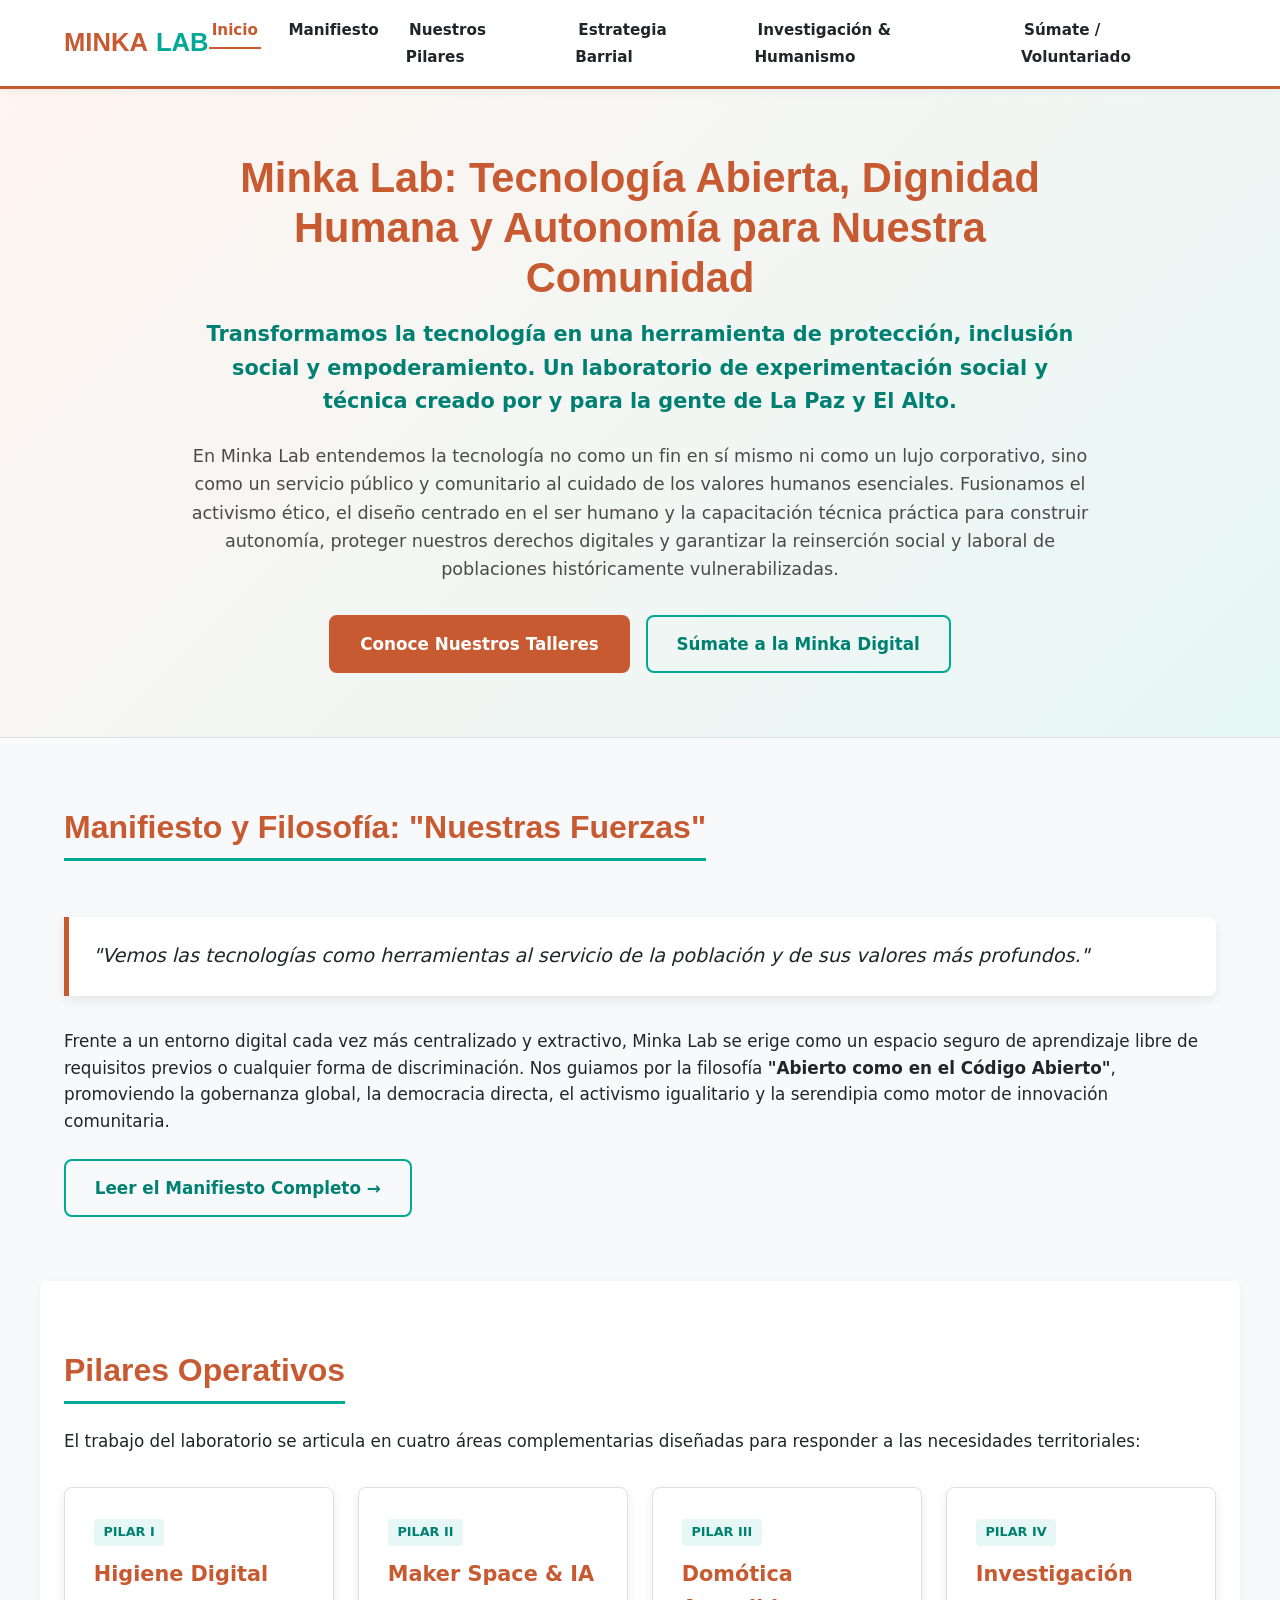
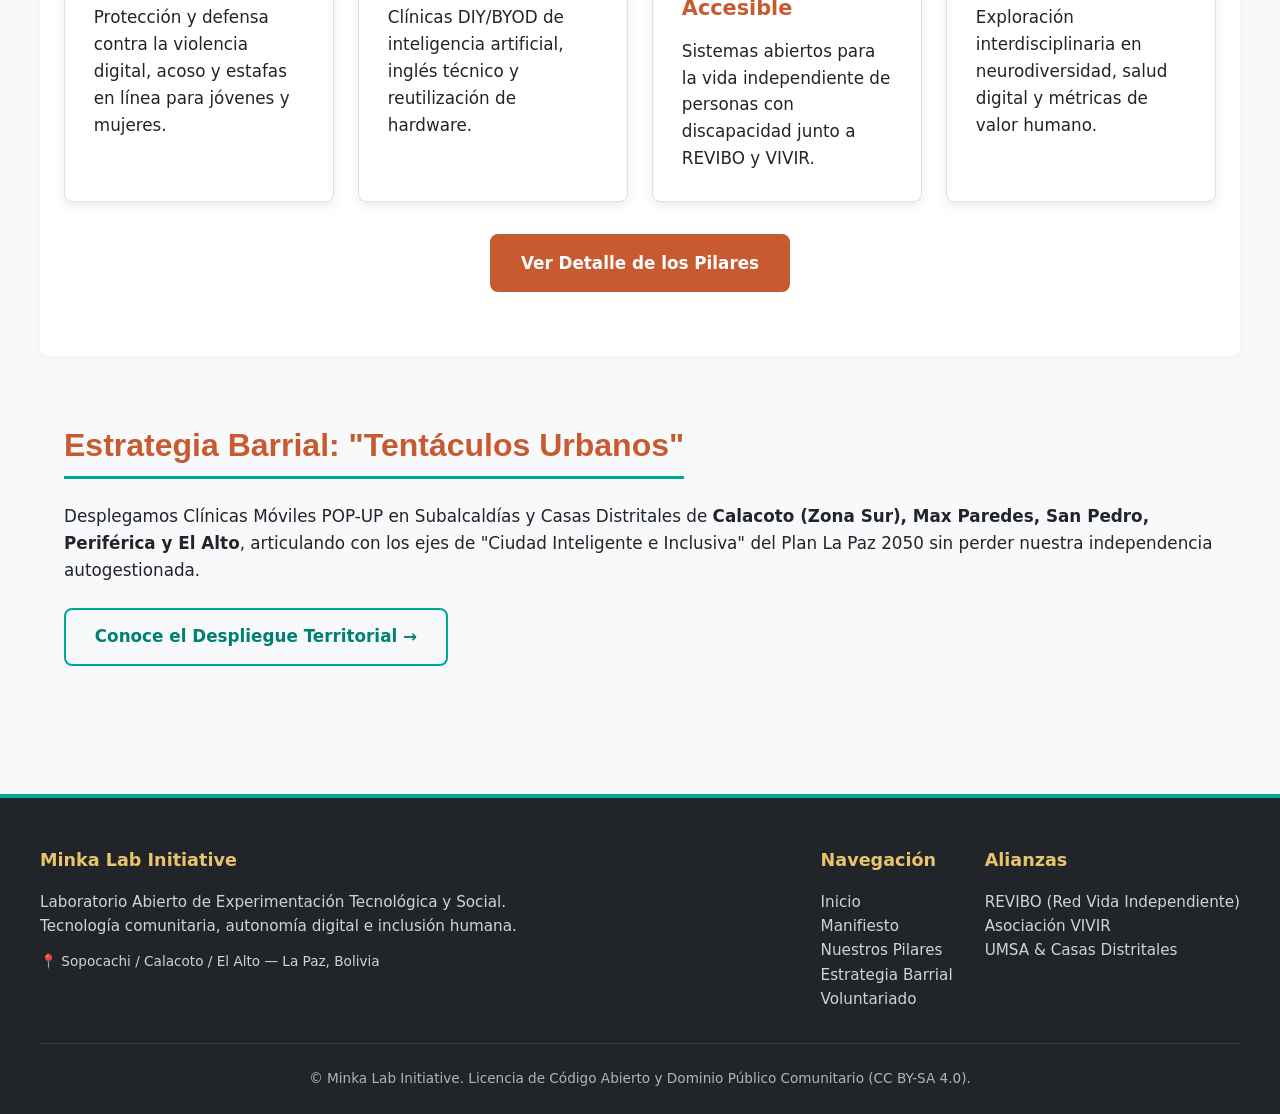
==== index.html @ ef6d45ba "Add Minka Lab community website Create a Spanish-language, responsive multi-page site introducing Mi" ====
<!DOCTYPE html>
<html lang="es">
<head>
  <meta charset="UTF-8">
  <meta name="viewport" content="width=device-width, initial-scale=1.0">
  <title>Inicio — Minka Lab Initiative</title>
  <meta name="description" content="Laboratorio abierto de experimentación tecnológica y social en La Paz y El Alto, Bolivia.">
  <link rel="stylesheet" href="assets/css/styles.css">
</head>
<body>

  <!-- HEADER & NAVIGATION -->
  <header>
    <div class="nav-container">
      <div class="logo">
        <a href="index.html">MINKA<span>LAB</span></a>
      </div>
      <button class="mobile-toggle" aria-label="Abrir menú de navegación">☰</button>
      <nav>
        <ul>
          <li><a href="index.html" class="active">Inicio</a></li>
<li><a href="manifiesto.html">Manifiesto</a></li>
<li><a href="pilares.html">Nuestros Pilares</a></li>
<li><a href="estrategia.html">Estrategia Barrial</a></li>
<li><a href="investigacion.html">Investigación & Humanismo</a></li>
<li><a href="sumate.html">Súmate / Voluntariado</a></li>

        </ul>
      </nav>
    </div>
  </header>

  <!-- PAGE BODY -->
  
  <!-- HERO SECTION -->
  <section class="hero">
    <div class="hero-inner">
      <h1>Minka Lab: Tecnología Abierta, Dignidad Humana y Autonomía para Nuestra Comunidad</h1>
      <p class="subtitle">Transformamos la tecnología en una herramienta de protección, inclusión social y empoderamiento. Un laboratorio de experimentación social y técnica creado por y para la gente de La Paz y El Alto.</p>
      <p>En Minka Lab entendemos la tecnología no como un fin en sí mismo ni como un lujo corporativo, sino como un servicio público y comunitario al cuidado de los valores humanos esenciales. Fusionamos el activismo ético, el diseño centrado en el ser humano y la capacitación técnica práctica para construir autonomía, proteger nuestros derechos digitales y garantizar la reinserción social y laboral de poblaciones históricamente vulnerabilizadas.</p>
      <div class="cta-group">
        <a href="pilares.html" class="btn btn-primary">Conoce Nuestros Talleres</a>
        <a href="sumate.html" class="btn btn-secondary">Súmate a la Minka Digital</a>
      </div>
    </div>
  </section>

  <!-- MANIFIESTO RESUMEN -->
  <section class="section">
    <h2 class="section-title">Manifiesto y Filosofía: "Nuestras Fuerzas"</h2>
    <div class="quote-box">
      "Vemos las tecnologías como herramientas al servicio de la población y de sus valores más profundos."
    </div>
    <p>Frente a un entorno digital cada vez más centralizado y extractivo, Minka Lab se erige como un espacio seguro de aprendizaje libre de requisitos previos o cualquier forma de discriminación. Nos guiamos por la filosofía <strong>"Abierto como en el Código Abierto"</strong>, promoviendo la gobernanza global, la democracia directa, el activismo igualitario y la serendipia como motor de innovación comunitaria.</p>
    <div style="margin-top: 1.5rem;">
      <a href="manifiesto.html" class="btn btn-secondary">Leer el Manifiesto Completo →</a>
    </div>
  </section>

  <!-- PILARES SUMMARY -->
  <section class="section" style="background-color: #FFFFFF; border-radius: 8px; box-shadow: 0 2px 8px rgba(0,0,0,0.04);">
    <h2 class="section-title">Pilares Operativos</h2>
    <p>El trabajo del laboratorio se articula en cuatro áreas complementarias diseñadas para responder a las necesidades territoriales:</p>
    <div class="grid-4">
      <div class="card">
        <span class="card-tag">Pilar I</span>
        <h3>Higiene Digital</h3>
        <p>Protección y defensa contra la violencia digital, acoso y estafas en línea para jóvenes y mujeres.</p>
      </div>
      <div class="card">
        <span class="card-tag">Pilar II</span>
        <h3>Maker Space & IA</h3>
        <p>Clínicas DIY/BYOD de inteligencia artificial, inglés técnico y reutilización de hardware.</p>
      </div>
      <div class="card">
        <span class="card-tag">Pilar III</span>
        <h3>Domótica Accesible</h3>
        <p>Sistemas abiertos para la vida independiente de personas con discapacidad junto a REVIBO y VIVIR.</p>
      </div>
      <div class="card">
        <span class="card-tag">Pilar IV</span>
        <h3>Investigación</h3>
        <p>Exploración interdisciplinaria en neurodiversidad, salud digital y métricas de valor humano.</p>
      </div>
    </div>
    <div style="margin-top: 2rem; text-align: center;">
      <a href="pilares.html" class="btn btn-primary">Ver Detalle de los Pilares</a>
    </div>
  </section>

  <!-- ESTRATEGIA TERRITORIAL -->
  <section class="section">
    <h2 class="section-title">Estrategia Barrial: "Tentáculos Urbanos"</h2>
    <p>Desplegamos Clínicas Móviles POP-UP en Subalcaldías y Casas Distritales de <strong>Calacoto (Zona Sur), Max Paredes, San Pedro, Periférica y El Alto</strong>, articulando con los ejes de "Ciudad Inteligente e Inclusiva" del Plan La Paz 2050 sin perder nuestra independencia autogestionada.</p>
    <div style="margin-top: 1.5rem;">
      <a href="estrategia.html" class="btn btn-secondary">Conoce el Despliegue Territorial →</a>
    </div>
  </section>


  <!-- FOOTER -->
  <footer>
    <div class="footer-inner">
      <div class="footer-col" style="flex: 2;">
        <h4>Minka Lab Initiative</h4>
        <p>Laboratorio Abierto de Experimentación Tecnológica y Social.<br>Tecnología comunitaria, autonomía digital e inclusión humana.</p>
        <p style="margin-top: 0.8rem; font-size: 0.85rem;">📍 Sopocachi / Calacoto / El Alto — La Paz, Bolivia</p>
      </div>
      <div class="footer-col">
        <h4>Navegación</h4>
        <ul>
          <li><a href="index.html">Inicio</a></li>
          <li><a href="manifiesto.html">Manifiesto</a></li>
          <li><a href="pilares.html">Nuestros Pilares</a></li>
          <li><a href="estrategia.html">Estrategia Barrial</a></li>
          <li><a href="sumate.html">Voluntariado</a></li>
        </ul>
      </div>
      <div class="footer-col">
        <h4>Alianzas</h4>
        <ul>
          <li>REVIBO (Red Vida Independiente)</li>
          <li>Asociación VIVIR</li>
          <li>UMSA & Casas Distritales</li>
        </ul>
      </div>
    </div>
    <div class="footer-bottom">
      <p>© Minka Lab Initiative. Licencia de Código Abierto y Dominio Público Comunitario (CC BY-SA 4.0).</p>
    </div>
  </footer>

  <script src="assets/js/main.js"></script>
</body>
</html>
---- assets/css/styles.css ----
/* ==========================================================================
   MINKA LAB INITIATIVE — DESIGN SYSTEM & STYLESHEET
   Inspirado en la identidad territorial de La Paz y El Alto
   Accesibilidad: WCAG AAA Compliant
   ========================================================================== */

:root {
  --color-primary: #C85A32;       /* Terracota Andino */
  --color-primary-hover: #A74523;
  --color-secondary: #00A896;     /* Azul/Verde Teal Abierto */
  --color-secondary-hover: #008072;
  --color-dark: #212529;          /* Carbón */
  --color-light: #F8F9FA;         /* Blanco Hueso */
  --color-card-bg: #FFFFFF;
  --color-border: #E0E0E0;
  --color-accent: #E9C46A;        /* Amarillo Sol */
  --font-main: 'Segoe UI', system-ui, -apple-system, sans-serif;
  --font-heading: 'Outfit', 'Segoe UI', sans-serif;
  --max-width: 1200px;
  --border-radius: 8px;
  --box-shadow: 0 4px 12px rgba(0, 0, 0, 0.08);
}

* {
  box-sizing: border-box;
  margin: 0;
  padding: 0;
}

body {
  font-family: var(--font-main);
  background-color: var(--color-light);
  color: var(--color-dark);
  line-height: 1.6;
  font-size: 1.05rem;
}

/* Header & Navigation */
header {
  background-color: #FFFFFF;
  border-bottom: 3px solid var(--color-primary);
  position: sticky;
  top: 0;
  z-index: 1000;
  box-shadow: 0 2px 10px rgba(0,0,0,0.05);
}

.nav-container {
  max-width: var(--max-width);
  margin: 0 auto;
  display: flex;
  justify-content: space-between;
  align-items: center;
  padding: 1rem 1.5rem;
}

.logo a {
  font-family: var(--font-heading);
  font-size: 1.6rem;
  font-weight: 700;
  color: var(--color-primary);
  text-decoration: none;
  display: flex;
  align-items: center;
  gap: 0.5rem;
}

.logo span {
  color: var(--color-secondary);
}

nav ul {
  display: flex;
  list-style: none;
  gap: 1.5rem;
}

nav a {
  text-decoration: none;
  color: var(--color-dark);
  font-weight: 600;
  font-size: 0.95rem;
  transition: color 0.2s ease;
  padding: 0.5rem 0.2rem;
}

nav a:hover, nav a.active {
  color: var(--color-primary);
  border-bottom: 2px solid var(--color-primary);
}

.mobile-toggle {
  display: none;
  background: none;
  border: none;
  font-size: 1.8rem;
  color: var(--color-dark);
  cursor: pointer;
}

/* Hero Section */
.hero {
  background: linear-gradient(135deg, #FFF5F1 0%, #E6F7F5 100%);
  padding: 4rem 1.5rem;
  border-bottom: 1px solid var(--color-border);
  text-align: center;
}

.hero-inner {
  max-width: 900px;
  margin: 0 auto;
}

.hero h1 {
  font-family: var(--font-heading);
  font-size: 2.6rem;
  color: var(--color-primary);
  margin-bottom: 1rem;
  line-height: 1.2;
}

.hero .subtitle {
  font-size: 1.3rem;
  font-weight: 600;
  color: var(--color-secondary-hover);
  margin-bottom: 1.5rem;
}

.hero p {
  font-size: 1.1rem;
  margin-bottom: 2rem;
  color: #4A4A4A;
}

.cta-group {
  display: flex;
  justify-content: center;
  gap: 1rem;
  flex-wrap: wrap;
}

.btn {
  display: inline-block;
  padding: 0.85rem 1.8rem;
  font-weight: 700;
  border-radius: var(--border-radius);
  text-decoration: none;
  transition: all 0.2s ease;
  cursor: pointer;
}

.btn-primary {
  background-color: var(--color-primary);
  color: #FFFFFF;
  border: 2px solid var(--color-primary);
}

.btn-primary:hover {
  background-color: var(--color-primary-hover);
  border-color: var(--color-primary-hover);
}

.btn-secondary {
  background-color: transparent;
  color: var(--color-secondary-hover);
  border: 2px solid var(--color-secondary);
}

.btn-secondary:hover {
  background-color: var(--color-secondary);
  color: #FFFFFF;
}

/* Sections & Layout */
.section {
  padding: 4rem 1.5rem;
  max-width: var(--max-width);
  margin: 0 auto;
}

.section-title {
  font-family: var(--font-heading);
  font-size: 2rem;
  color: var(--color-primary);
  margin-bottom: 1.5rem;
  border-bottom: 3px solid var(--color-secondary);
  display: inline-block;
  padding-bottom: 0.3rem;
}

.quote-box {
  background-color: #FFFFFF;
  border-left: 5px solid var(--color-primary);
  padding: 1.5rem;
  margin: 2rem 0;
  font-style: italic;
  font-size: 1.2rem;
  box-shadow: var(--box-shadow);
  border-radius: 0 var(--border-radius) var(--border-radius) 0;
}

/* Cards & Grid */
.grid-2 {
  display: grid;
  grid-template-columns: repeat(auto-fit, minmax(320px, 1fr));
  gap: 2rem;
  margin-top: 2rem;
}

.grid-4 {
  display: grid;
  grid-template-columns: repeat(auto-fit, minmax(260px, 1fr));
  gap: 1.5rem;
  margin-top: 2rem;
}

.card {
  background-color: var(--color-card-bg);
  border: 1px solid var(--color-border);
  border-radius: var(--border-radius);
  padding: 1.8rem;
  box-shadow: var(--box-shadow);
  transition: transform 0.2s ease, box-shadow 0.2s ease;
}

.card:hover {
  transform: translateY(-4px);
  box-shadow: 0 8px 20px rgba(0,0,0,0.12);
}

.card h3 {
  font-size: 1.3rem;
  color: var(--color-primary);
  margin-bottom: 0.8rem;
}

.card-tag {
  display: inline-block;
  background-color: #E6F7F5;
  color: var(--color-secondary-hover);
  font-size: 0.8rem;
  font-weight: 700;
  padding: 0.2rem 0.6rem;
  border-radius: 4px;
  margin-bottom: 0.8rem;
  text-transform: uppercase;
}

.feature-list {
  list-style: none;
  margin-top: 1rem;
}

.feature-list li {
  position: relative;
  padding-left: 1.5rem;
  margin-bottom: 0.8rem;
}

.feature-list li::before {
  content: "✓";
  position: absolute;
  left: 0;
  color: var(--color-secondary);
  font-weight: bold;
}

/* Diagram Box */
.diagram-box {
  background-color: #1E2229;
  color: #64DFDF;
  font-family: 'Courier New', Courier, monospace;
  padding: 1.5rem;
  border-radius: var(--border-radius);
  overflow-x: auto;
  margin: 2rem 0;
  white-space: pre;
  font-size: 0.9rem;
  line-height: 1.4;
}

/* Forms */
.form-group {
  margin-bottom: 1.5rem;
}

.form-group label {
  display: block;
  font-weight: 600;
  margin-bottom: 0.5rem;
  color: var(--color-dark);
}

.form-control {
  width: 100%;
  padding: 0.8rem 1rem;
  border: 1px solid var(--color-border);
  border-radius: var(--border-radius);
  font-size: 1rem;
  font-family: inherit;
}

.form-control:focus {
  outline: none;
  border-color: var(--color-secondary);
  box-shadow: 0 0 0 3px rgba(0, 168, 150, 0.2);
}

/* Footer */
footer {
  background-color: var(--color-dark);
  color: #FFFFFF;
  padding: 3rem 1.5rem 1.5rem;
  margin-top: 4rem;
  border-top: 4px solid var(--color-secondary);
}

.footer-inner {
  max-width: var(--max-width);
  margin: 0 auto;
  display: flex;
  justify-content: space-between;
  flex-wrap: wrap;
  gap: 2rem;
  padding-bottom: 2rem;
  border-bottom: 1px solid #343A40;
}

.footer-col h4 {
  color: var(--color-accent);
  margin-bottom: 1rem;
  font-size: 1.1rem;
}

.footer-col p, .footer-col li {
  font-size: 0.95rem;
  color: #CED4DA;
}

.footer-col ul {
  list-style: none;
}

.footer-col a {
  color: #CED4DA;
  text-decoration: none;
}

.footer-col a:hover {
  color: var(--color-secondary);
}

.footer-bottom {
  max-width: var(--max-width);
  margin: 1.5rem auto 0;
  text-align: center;
  font-size: 0.85rem;
  color: #ADB5BD;
}

/* Mobile Responsiveness */
@media (max-width: 768px) {
  .nav-container {
    padding: 0.8rem 1rem;
  }
  
  .mobile-toggle {
    display: block;
  }

  nav ul {
    display: none;
    flex-direction: column;
    position: absolute;
    top: 100%;
    left: 0;
    right: 0;
    background-color: #FFFFFF;
    padding: 1.5rem;
    box-shadow: 0 4px 10px rgba(0,0,0,0.1);
    border-bottom: 3px solid var(--color-primary);
  }

  nav ul.show {
    display: flex;
  }

  .hero h1 {
    font-size: 2rem;
  }

  .hero .subtitle {
    font-size: 1.1rem;
  }
}
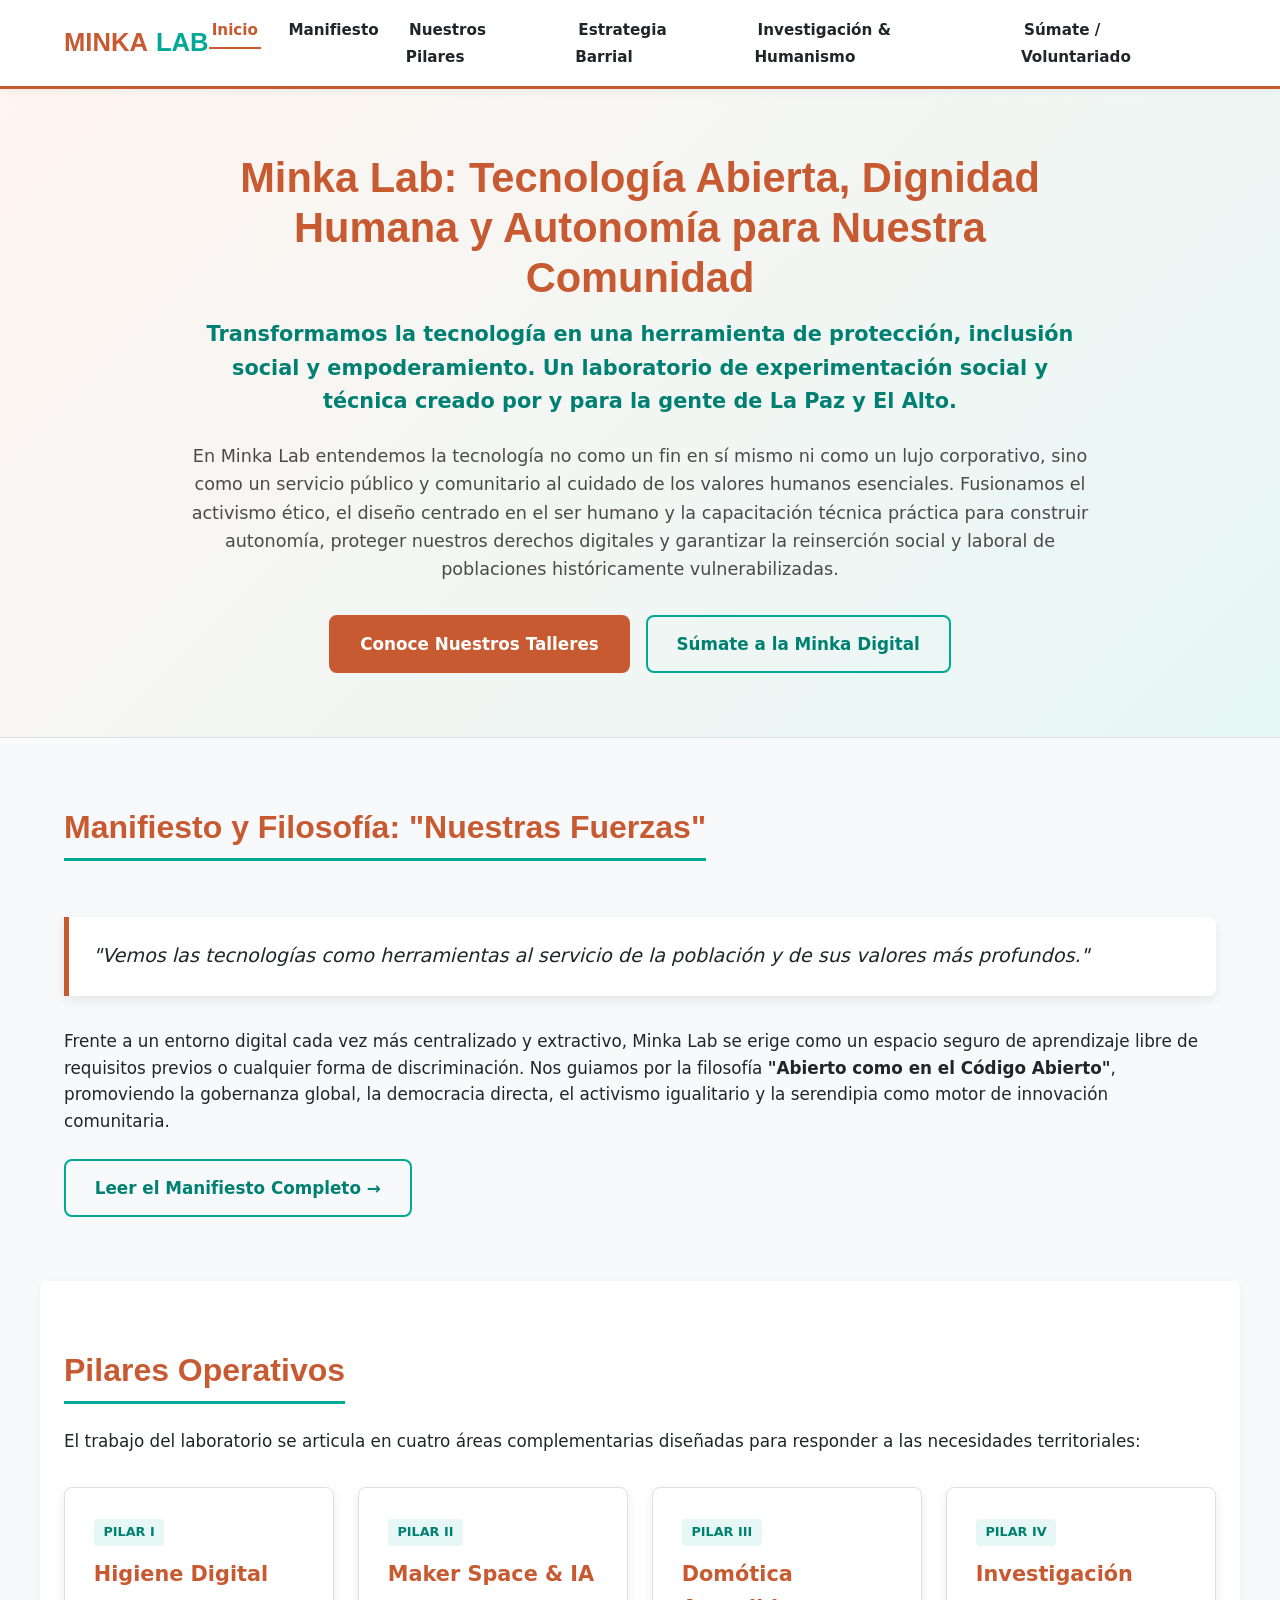
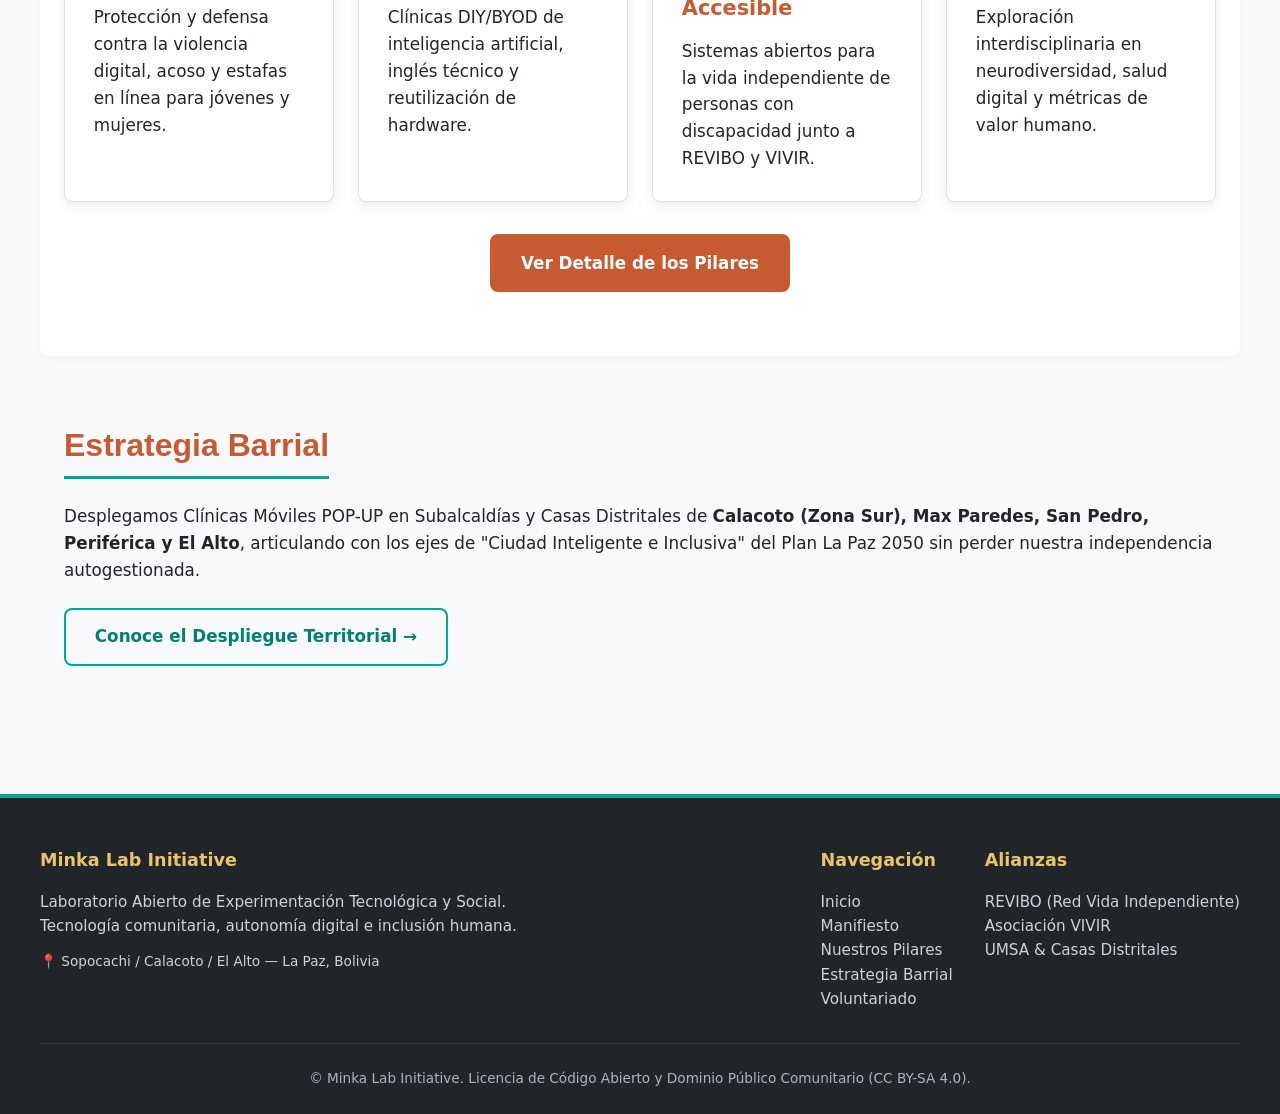
==== commit 8ffc1150: "Updated website content and assets" ====
--- a/index.html
+++ b/index.html
@@ -90,7 +90,7 @@
 
   <!-- ESTRATEGIA TERRITORIAL -->
   <section class="section">
-    <h2 class="section-title">Estrategia Barrial: "Tentáculos Urbanos"</h2>
+    <h2 class="section-title">Estrategia Barrial</h2>
     <p>Desplegamos Clínicas Móviles POP-UP en Subalcaldías y Casas Distritales de <strong>Calacoto (Zona Sur), Max Paredes, San Pedro, Periférica y El Alto</strong>, articulando con los ejes de "Ciudad Inteligente e Inclusiva" del Plan La Paz 2050 sin perder nuestra independencia autogestionada.</p>
     <div style="margin-top: 1.5rem;">
       <a href="estrategia.html" class="btn btn-secondary">Conoce el Despliegue Territorial →</a>
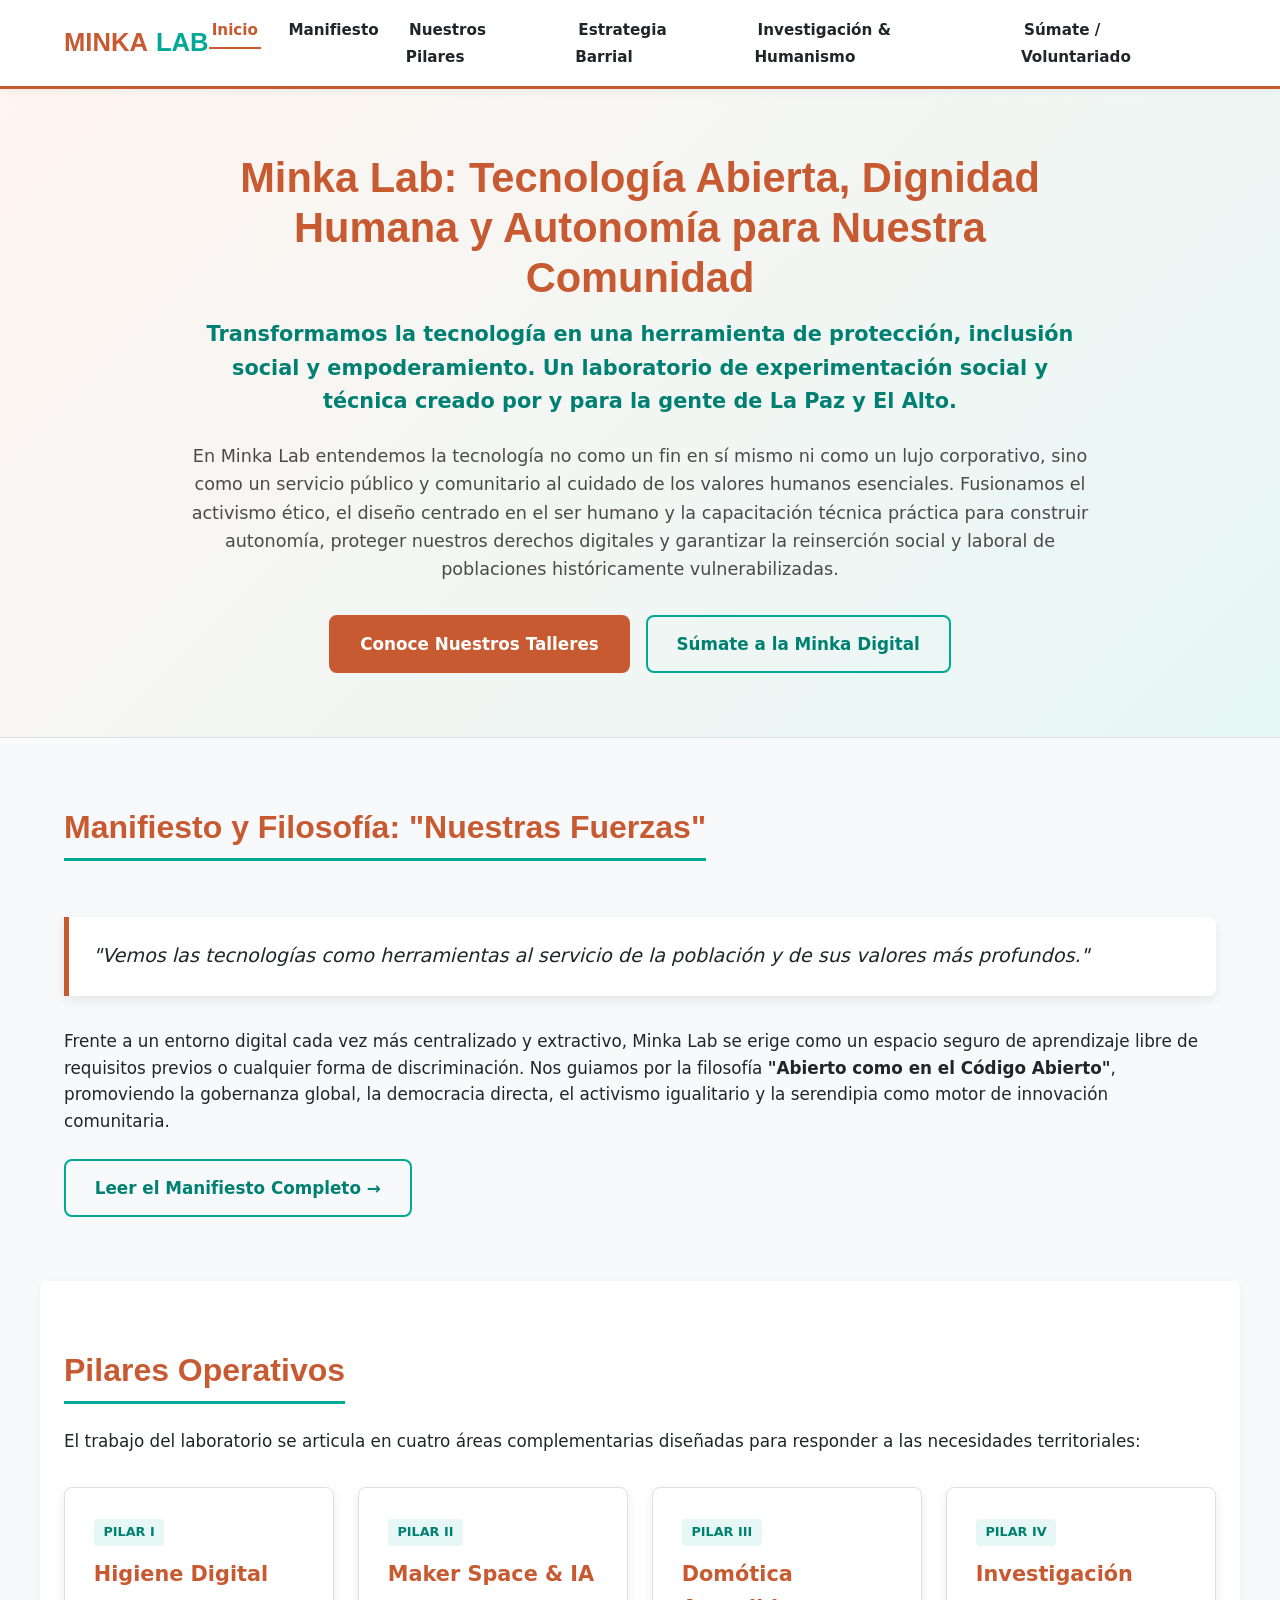
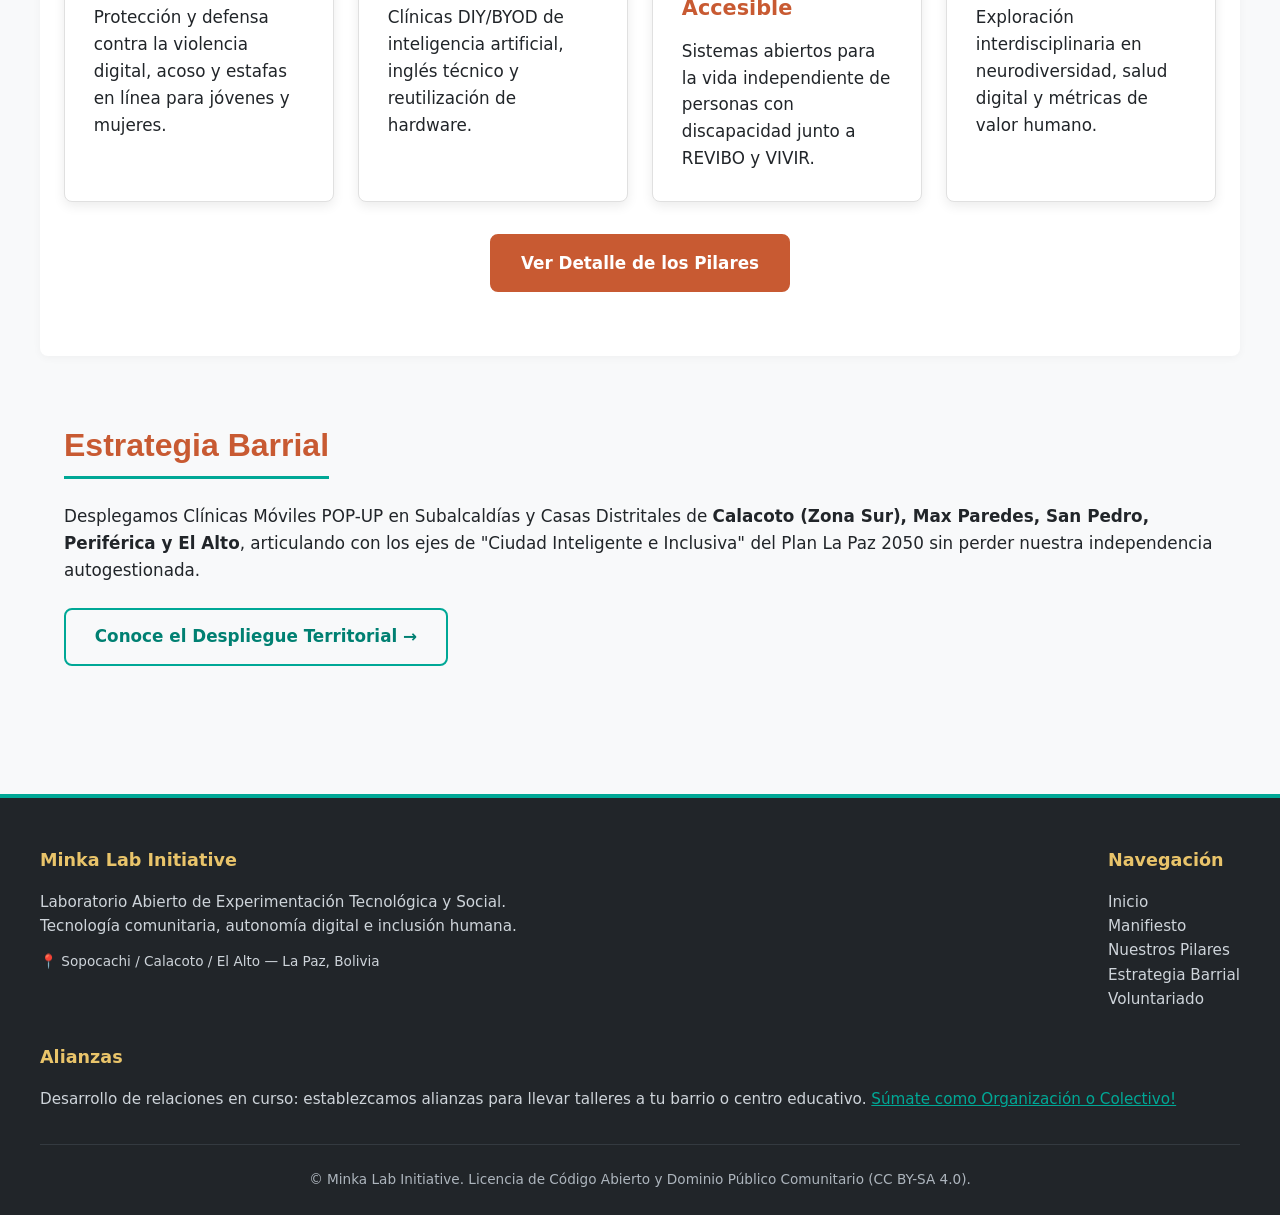
==== commit ee66c85a: "Updated website footer and links" ====
--- a/index.html
+++ b/index.html
@@ -118,11 +118,7 @@
       </div>
       <div class="footer-col">
         <h4>Alianzas</h4>
-        <ul>
-          <li>REVIBO (Red Vida Independiente)</li>
-          <li>Asociación VIVIR</li>
-          <li>UMSA & Casas Distritales</li>
-        </ul>
+        <p>Desarrollo de relaciones en curso: establezcamos alianzas para llevar talleres a tu barrio o centro educativo. <a href="sumate.html">Súmate como Organización o Colectivo!</a></p>
       </div>
     </div>
     <div class="footer-bottom">
--- a/assets/css/styles.css
+++ b/assets/css/styles.css
@@ -350,6 +350,15 @@
   color: var(--color-secondary);
 }
 
+.footer-col p a {
+  color: var(--color-secondary);
+  text-decoration: underline;
+}
+
+.footer-col p a:hover {
+  color: var(--color-accent);
+}
+
 .footer-bottom {
   max-width: var(--max-width);
   margin: 1.5rem auto 0;
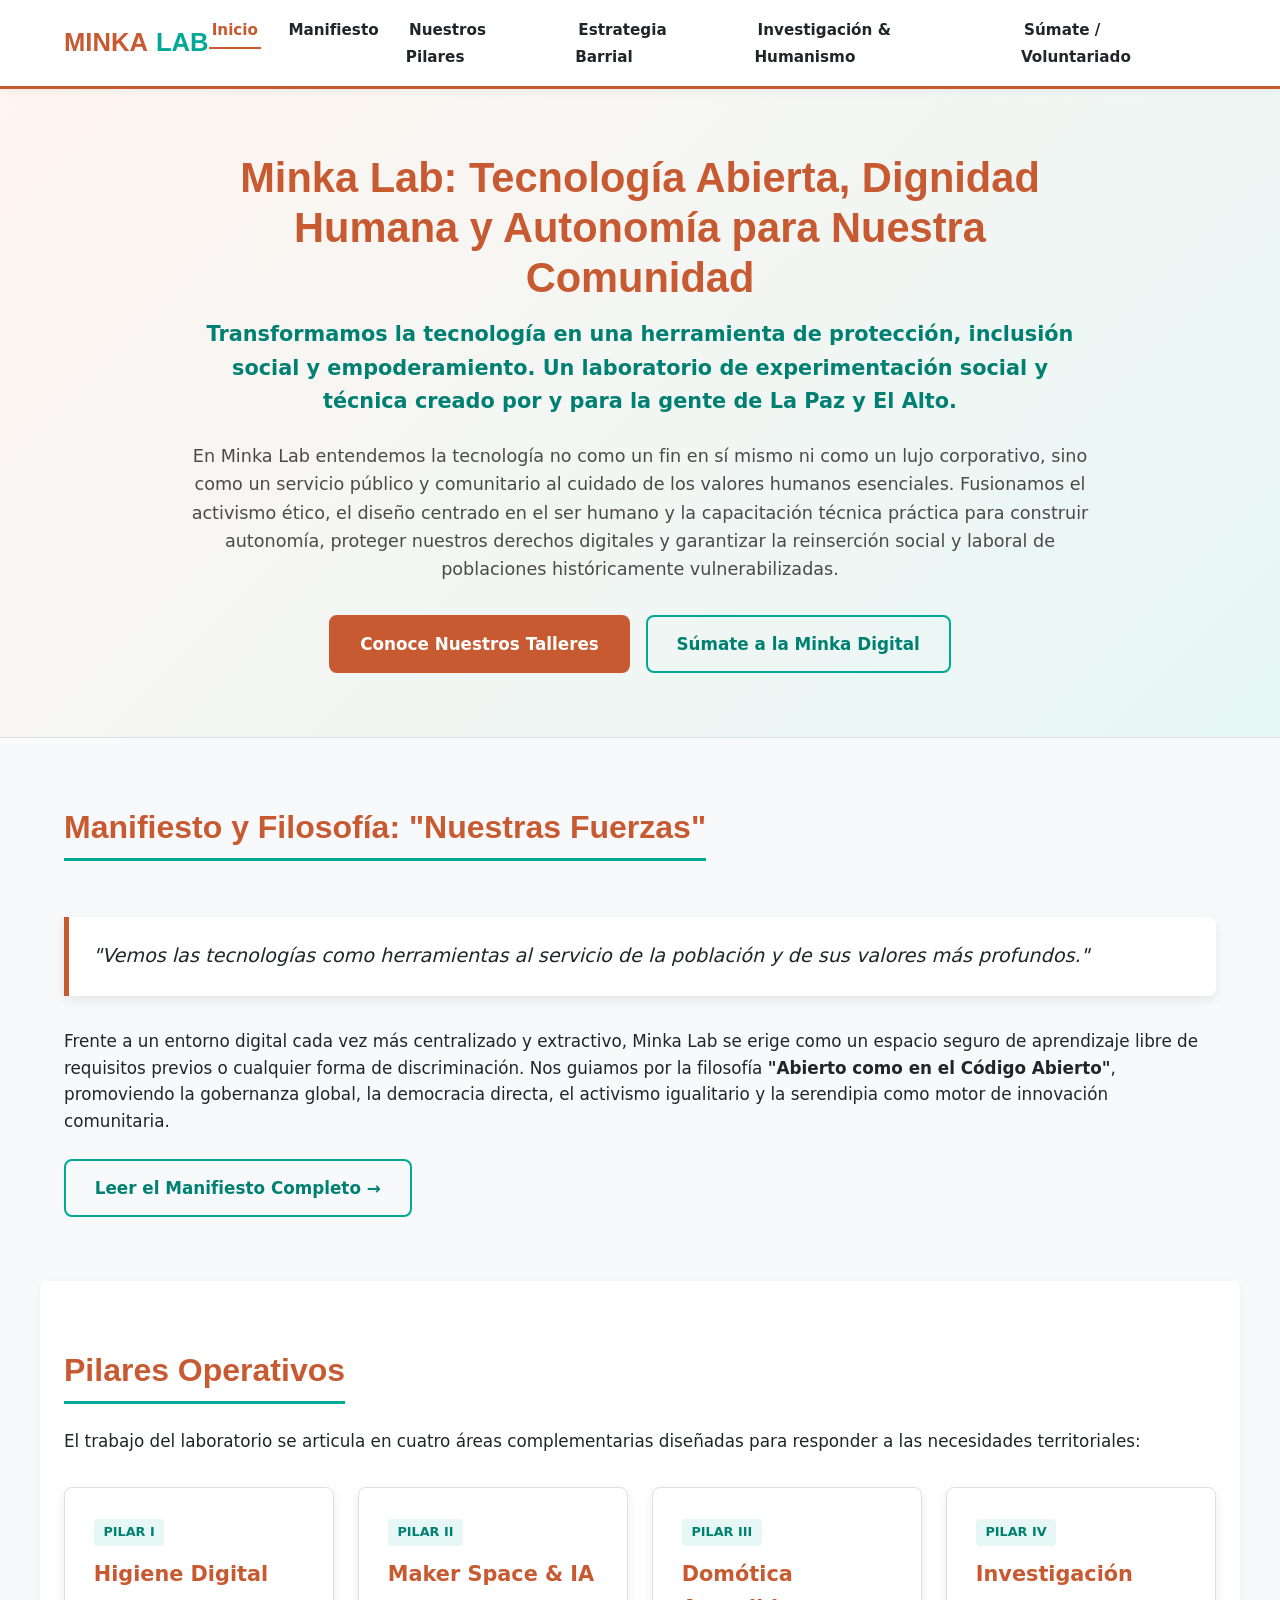
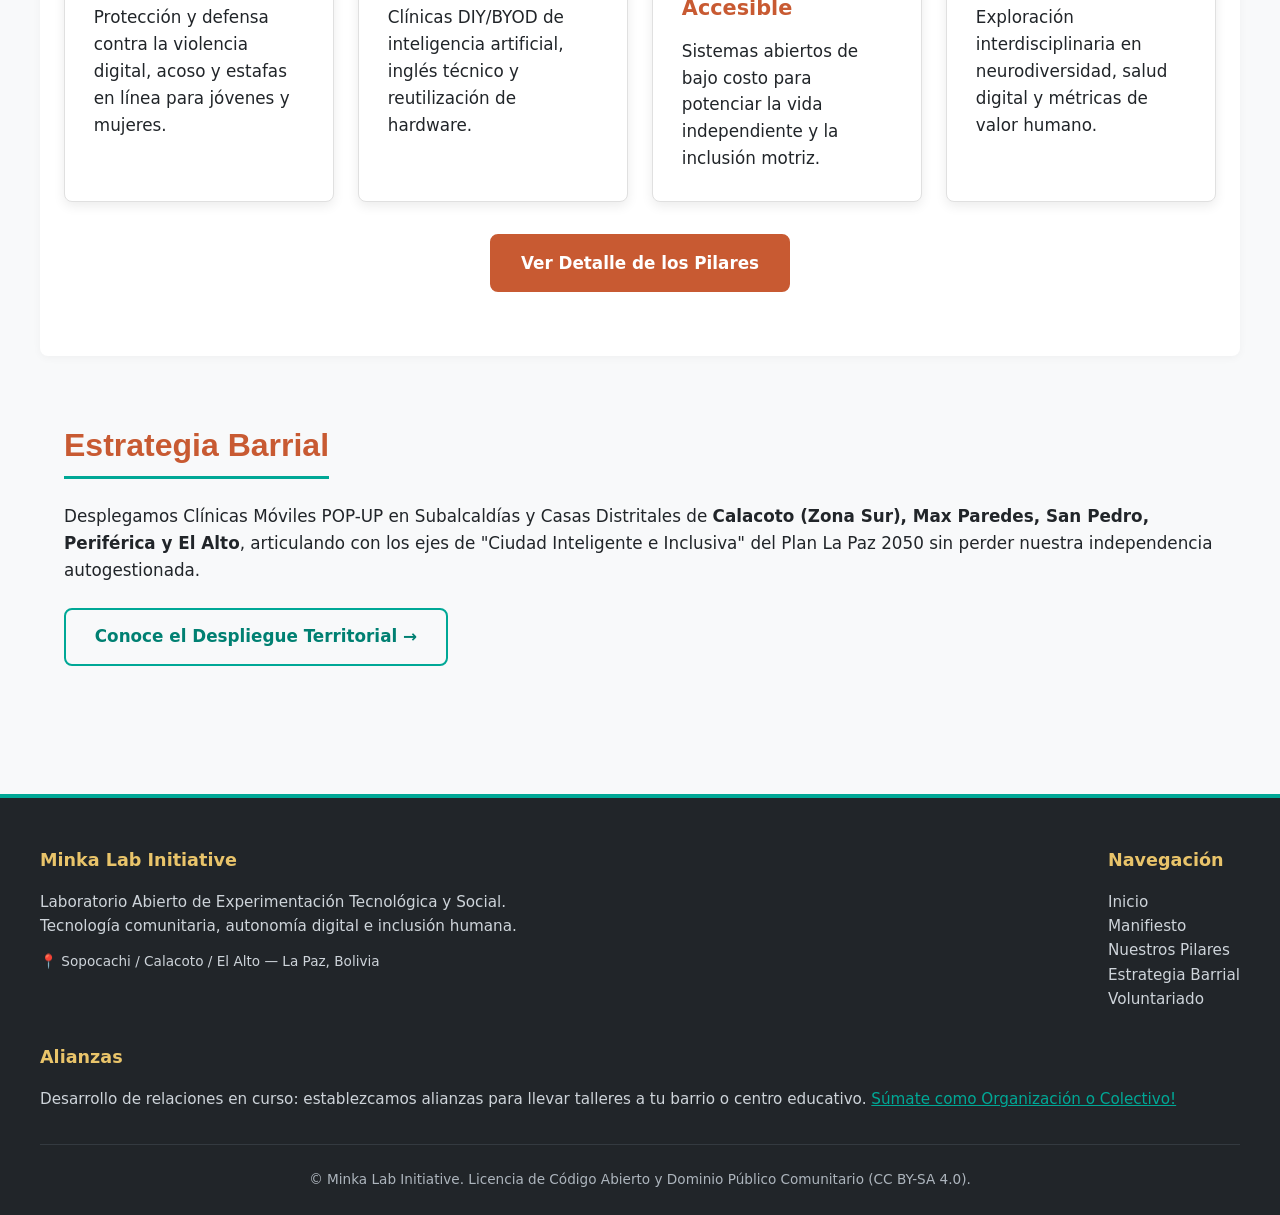
==== commit 87da1a56: "docs: actualizar README y estado de alianzas colaborativas en progreso" ====
--- a/index.html
+++ b/index.html
@@ -5,6 +5,14 @@
   <meta name="viewport" content="width=device-width, initial-scale=1.0">
   <title>Inicio — Minka Lab Initiative</title>
   <meta name="description" content="Laboratorio abierto de experimentación tecnológica y social en La Paz y El Alto, Bolivia.">
+  <!-- Favicons & WebApp Icons -->
+  <link rel="icon" type="image/png" href="favicon-96x96.png" sizes="96x96">
+  <link rel="icon" type="image/svg+xml" href="favicon.svg">
+  <link rel="shortcut icon" href="favicon.ico">
+  <link rel="apple-touch-icon" sizes="180x180" href="apple-touch-icon.png">
+  <meta name="apple-mobile-web-app-title" content="Minka Lab">
+  <link rel="manifest" href="site.webmanifest">
+  <meta name="theme-color" content="#C85A32">
   <link rel="stylesheet" href="assets/css/styles.css">
 </head>
 <body>
@@ -75,7 +83,7 @@
       <div class="card">
         <span class="card-tag">Pilar III</span>
         <h3>Domótica Accesible</h3>
-        <p>Sistemas abiertos para la vida independiente de personas con discapacidad junto a REVIBO y VIVIR.</p>
+        <p>Sistemas abiertos de bajo costo para potenciar la vida independiente y la inclusión motriz.</p>
       </div>
       <div class="card">
         <span class="card-tag">Pilar IV</span>
--- a/assets/css/styles.css
+++ b/assets/css/styles.css
@@ -306,6 +306,45 @@
   box-shadow: 0 0 0 3px rgba(0, 168, 150, 0.2);
 }
 
+/* Alerts & Form Feedback */
+.alert {
+  padding: 1rem 1.25rem;
+  border-radius: var(--border-radius);
+  margin-bottom: 1.5rem;
+  font-size: 0.95rem;
+  line-height: 1.5;
+}
+
+.alert a {
+  text-decoration: underline;
+  font-weight: 600;
+}
+
+.alert-success {
+  background-color: #E8F5E9;
+  color: #1B5E20;
+  border: 1px solid #A5D6A7;
+}
+
+.alert-success a {
+  color: #1B5E20;
+}
+
+.alert-error {
+  background-color: #FFEBEE;
+  color: #B71C1C;
+  border: 1px solid #FFCDD2;
+}
+
+.alert-error a {
+  color: #B71C1C;
+}
+
+.btn:disabled {
+  opacity: 0.65;
+  cursor: not-allowed;
+}
+
 /* Footer */
 footer {
   background-color: var(--color-dark);
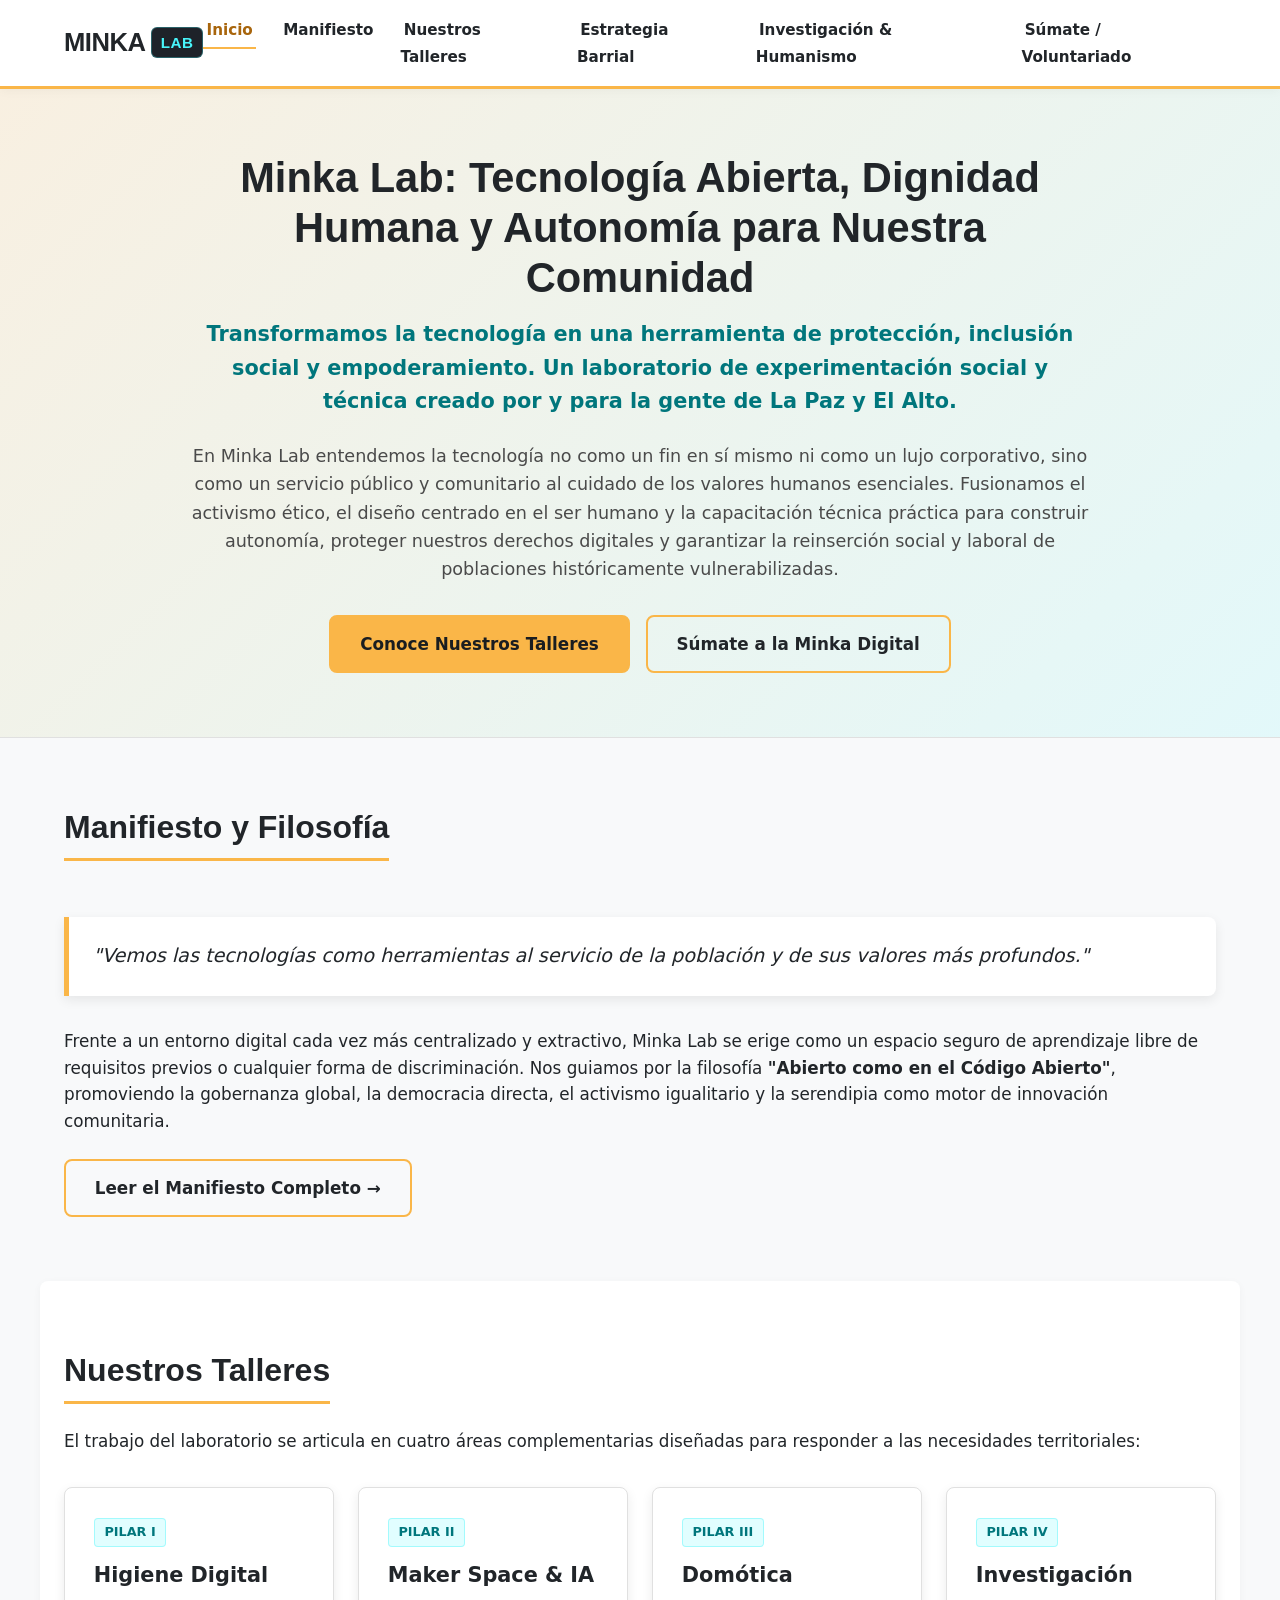
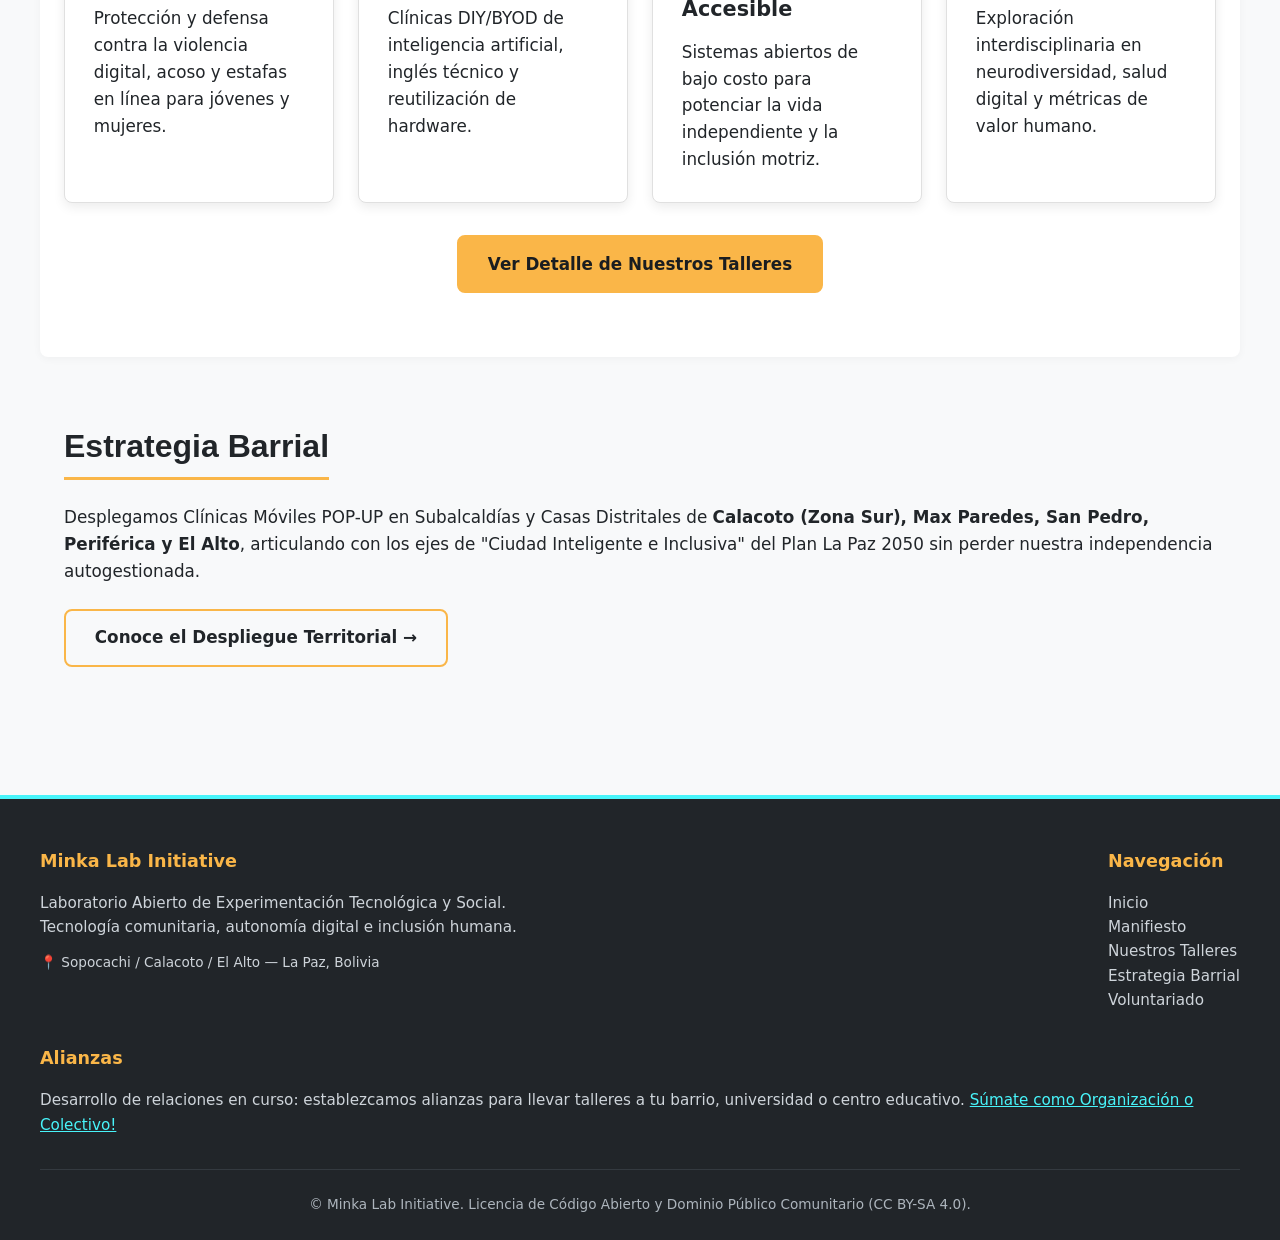
==== commit 75d623bd: "style: barra de navegación translúcida con blur y nueva paleta naranja (#fab648) y cian (#48f4fa)" ====
--- a/index.html
+++ b/index.html
@@ -12,7 +12,7 @@
   <link rel="apple-touch-icon" sizes="180x180" href="apple-touch-icon.png">
   <meta name="apple-mobile-web-app-title" content="Minka Lab">
   <link rel="manifest" href="site.webmanifest">
-  <meta name="theme-color" content="#C85A32">
+  <meta name="theme-color" content="#fab648">
   <link rel="stylesheet" href="assets/css/styles.css">
 </head>
 <body>
@@ -28,7 +28,7 @@
         <ul>
           <li><a href="index.html" class="active">Inicio</a></li>
 <li><a href="manifiesto.html">Manifiesto</a></li>
-<li><a href="pilares.html">Nuestros Pilares</a></li>
+<li><a href="talleres.html">Nuestros Talleres</a></li>
 <li><a href="estrategia.html">Estrategia Barrial</a></li>
 <li><a href="investigacion.html">Investigación & Humanismo</a></li>
 <li><a href="sumate.html">Súmate / Voluntariado</a></li>
@@ -47,7 +47,7 @@
       <p class="subtitle">Transformamos la tecnología en una herramienta de protección, inclusión social y empoderamiento. Un laboratorio de experimentación social y técnica creado por y para la gente de La Paz y El Alto.</p>
       <p>En Minka Lab entendemos la tecnología no como un fin en sí mismo ni como un lujo corporativo, sino como un servicio público y comunitario al cuidado de los valores humanos esenciales. Fusionamos el activismo ético, el diseño centrado en el ser humano y la capacitación técnica práctica para construir autonomía, proteger nuestros derechos digitales y garantizar la reinserción social y laboral de poblaciones históricamente vulnerabilizadas.</p>
       <div class="cta-group">
-        <a href="pilares.html" class="btn btn-primary">Conoce Nuestros Talleres</a>
+        <a href="talleres.html" class="btn btn-primary">Conoce Nuestros Talleres</a>
         <a href="sumate.html" class="btn btn-secondary">Súmate a la Minka Digital</a>
       </div>
     </div>
@@ -55,7 +55,7 @@
 
   <!-- MANIFIESTO RESUMEN -->
   <section class="section">
-    <h2 class="section-title">Manifiesto y Filosofía: "Nuestras Fuerzas"</h2>
+    <h2 class="section-title">Manifiesto y Filosofía</h2>
     <div class="quote-box">
       "Vemos las tecnologías como herramientas al servicio de la población y de sus valores más profundos."
     </div>
@@ -67,7 +67,7 @@
 
   <!-- PILARES SUMMARY -->
   <section class="section" style="background-color: #FFFFFF; border-radius: 8px; box-shadow: 0 2px 8px rgba(0,0,0,0.04);">
-    <h2 class="section-title">Pilares Operativos</h2>
+    <h2 class="section-title">Nuestros Talleres</h2>
     <p>El trabajo del laboratorio se articula en cuatro áreas complementarias diseñadas para responder a las necesidades territoriales:</p>
     <div class="grid-4">
       <div class="card">
@@ -92,7 +92,7 @@
       </div>
     </div>
     <div style="margin-top: 2rem; text-align: center;">
-      <a href="pilares.html" class="btn btn-primary">Ver Detalle de los Pilares</a>
+      <a href="talleres.html" class="btn btn-primary">Ver Detalle de Nuestros Talleres</a>
     </div>
   </section>
 
@@ -119,14 +119,14 @@
         <ul>
           <li><a href="index.html">Inicio</a></li>
           <li><a href="manifiesto.html">Manifiesto</a></li>
-          <li><a href="pilares.html">Nuestros Pilares</a></li>
+          <li><a href="talleres.html">Nuestros Talleres</a></li>
           <li><a href="estrategia.html">Estrategia Barrial</a></li>
           <li><a href="sumate.html">Voluntariado</a></li>
         </ul>
       </div>
       <div class="footer-col">
         <h4>Alianzas</h4>
-        <p>Desarrollo de relaciones en curso: establezcamos alianzas para llevar talleres a tu barrio o centro educativo. <a href="sumate.html">Súmate como Organización o Colectivo!</a></p>
+        <p>Desarrollo de relaciones en curso: establezcamos alianzas para llevar talleres a tu barrio, universidad o centro educativo. <a href="sumate.html">Súmate como Organización o Colectivo!</a></p>
       </div>
     </div>
     <div class="footer-bottom">
--- a/assets/css/styles.css
+++ b/assets/css/styles.css
@@ -5,15 +5,17 @@
    ========================================================================== */
 
 :root {
-  --color-primary: #C85A32;       /* Terracota Andino */
-  --color-primary-hover: #A74523;
-  --color-secondary: #00A896;     /* Azul/Verde Teal Abierto */
-  --color-secondary-hover: #008072;
-  --color-dark: #212529;          /* Carbón */
-  --color-light: #F8F9FA;         /* Blanco Hueso */
+  --color-primary: #fab648;          /* Naranja Cálido */
+  --color-primary-hover: #e29f34;
+  --color-primary-dark: #a8650c;     /* Tono oscuro para máxima legibilidad en texto sobre fondos claros */
+  --color-secondary: #48f4fa;        /* Azul Cian Eléctrico */
+  --color-secondary-hover: #21d6dc;
+  --color-secondary-dark: #00767c;   /* Tono oscuro para texto y subtítulos sobre fondos claros */
+  --color-dark: #212529;             /* Carbón */
+  --color-light: #F8F9FA;            /* Blanco Hueso */
   --color-card-bg: #FFFFFF;
   --color-border: #E0E0E0;
-  --color-accent: #E9C46A;        /* Amarillo Sol */
+  --color-accent: #fab648;           /* Acento Naranja */
   --font-main: 'Segoe UI', system-ui, -apple-system, sans-serif;
   --font-heading: 'Outfit', 'Segoe UI', sans-serif;
   --max-width: 1200px;
@@ -37,12 +39,23 @@
 
 /* Header & Navigation */
 header {
-  background-color: #FFFFFF;
+  background-color: rgba(255, 255, 255, 0.96);
   border-bottom: 3px solid var(--color-primary);
   position: sticky;
   top: 0;
   z-index: 1000;
-  box-shadow: 0 2px 10px rgba(0,0,0,0.05);
+  box-shadow: 0 2px 10px rgba(0, 0, 0, 0.04);
+  transition: background-color 0.3s cubic-bezier(0.4, 0, 0.2, 1),
+              backdrop-filter 0.3s cubic-bezier(0.4, 0, 0.2, 1),
+              box-shadow 0.3s cubic-bezier(0.4, 0, 0.2, 1);
+}
+
+/* Estado al desplazarse y superponerse al cuerpo principal */
+header.scrolled {
+  background-color: rgba(255, 255, 255, 0.84);
+  backdrop-filter: blur(14px);
+  -webkit-backdrop-filter: blur(14px);
+  box-shadow: 0 4px 20px rgba(0, 0, 0, 0.08);
 }
 
 .nav-container {
@@ -57,16 +70,24 @@
 .logo a {
   font-family: var(--font-heading);
   font-size: 1.6rem;
-  font-weight: 700;
-  color: var(--color-primary);
+  font-weight: 800;
+  color: var(--color-dark);
   text-decoration: none;
   display: flex;
   align-items: center;
-  gap: 0.5rem;
+  gap: 0.35rem;
+  letter-spacing: -0.5px;
 }
 
 .logo span {
+  background-color: #1E2229;
   color: var(--color-secondary);
+  font-size: 0.95rem;
+  font-weight: 800;
+  padding: 0.15rem 0.55rem;
+  border-radius: 6px;
+  letter-spacing: 0.5px;
+  border: 1px solid rgba(72, 244, 250, 0.3);
 }
 
 nav ul {
@@ -80,12 +101,13 @@
   color: var(--color-dark);
   font-weight: 600;
   font-size: 0.95rem;
-  transition: color 0.2s ease;
+  transition: color 0.2s ease, border-color 0.2s ease;
   padding: 0.5rem 0.2rem;
+  border-bottom: 2px solid transparent;
 }
 
 nav a:hover, nav a.active {
-  color: var(--color-primary);
+  color: var(--color-primary-dark);
   border-bottom: 2px solid var(--color-primary);
 }
 
@@ -100,7 +122,7 @@
 
 /* Hero Section */
 .hero {
-  background: linear-gradient(135deg, #FFF5F1 0%, #E6F7F5 100%);
+  background: linear-gradient(135deg, rgba(250, 182, 72, 0.14) 0%, rgba(72, 244, 250, 0.12) 100%);
   padding: 4rem 1.5rem;
   border-bottom: 1px solid var(--color-border);
   text-align: center;
@@ -114,7 +136,7 @@
 .hero h1 {
   font-family: var(--font-heading);
   font-size: 2.6rem;
-  color: var(--color-primary);
+  color: var(--color-dark);
   margin-bottom: 1rem;
   line-height: 1.2;
 }
@@ -122,7 +144,7 @@
 .hero .subtitle {
   font-size: 1.3rem;
   font-weight: 600;
-  color: var(--color-secondary-hover);
+  color: var(--color-secondary-dark);
   margin-bottom: 1.5rem;
 }
 
@@ -151,24 +173,26 @@
 
 .btn-primary {
   background-color: var(--color-primary);
-  color: #FFFFFF;
+  color: #1A1D20;
   border: 2px solid var(--color-primary);
 }
 
 .btn-primary:hover {
   background-color: var(--color-primary-hover);
   border-color: var(--color-primary-hover);
+  color: #1A1D20;
 }
 
 .btn-secondary {
   background-color: transparent;
-  color: var(--color-secondary-hover);
-  border: 2px solid var(--color-secondary);
+  color: var(--color-dark);
+  border: 2px solid var(--color-primary);
 }
 
 .btn-secondary:hover {
   background-color: var(--color-secondary);
-  color: #FFFFFF;
+  color: #1A1D20;
+  border-color: var(--color-secondary);
 }
 
 /* Sections & Layout */
@@ -181,9 +205,9 @@
 .section-title {
   font-family: var(--font-heading);
   font-size: 2rem;
-  color: var(--color-primary);
+  color: var(--color-dark);
   margin-bottom: 1.5rem;
-  border-bottom: 3px solid var(--color-secondary);
+  border-bottom: 3px solid var(--color-primary);
   display: inline-block;
   padding-bottom: 0.3rem;
 }
@@ -230,20 +254,21 @@
 
 .card h3 {
   font-size: 1.3rem;
-  color: var(--color-primary);
+  color: var(--color-dark);
   margin-bottom: 0.8rem;
 }
 
 .card-tag {
   display: inline-block;
-  background-color: #E6F7F5;
-  color: var(--color-secondary-hover);
+  background-color: rgba(72, 244, 250, 0.16);
+  color: var(--color-secondary-dark);
   font-size: 0.8rem;
   font-weight: 700;
   padding: 0.2rem 0.6rem;
   border-radius: 4px;
   margin-bottom: 0.8rem;
   text-transform: uppercase;
+  border: 1px solid rgba(72, 244, 250, 0.4);
 }
 
 .feature-list {
@@ -261,14 +286,14 @@
   content: "✓";
   position: absolute;
   left: 0;
-  color: var(--color-secondary);
+  color: var(--color-primary-dark);
   font-weight: bold;
 }
 
 /* Diagram Box */
 .diagram-box {
   background-color: #1E2229;
-  color: #64DFDF;
+  color: var(--color-secondary);
   font-family: 'Courier New', Courier, monospace;
   padding: 1.5rem;
   border-radius: var(--border-radius);
@@ -277,6 +302,7 @@
   white-space: pre;
   font-size: 0.9rem;
   line-height: 1.4;
+  border: 1px solid rgba(72, 244, 250, 0.2);
 }
 
 /* Forms */
@@ -302,8 +328,8 @@
 
 .form-control:focus {
   outline: none;
-  border-color: var(--color-secondary);
-  box-shadow: 0 0 0 3px rgba(0, 168, 150, 0.2);
+  border-color: var(--color-primary);
+  box-shadow: 0 0 0 3px rgba(250, 182, 72, 0.25);
 }
 
 /* Alerts & Form Feedback */
@@ -366,7 +392,7 @@
 }
 
 .footer-col h4 {
-  color: var(--color-accent);
+  color: var(--color-primary);
   margin-bottom: 1rem;
   font-size: 1.1rem;
 }
@@ -395,7 +421,7 @@
 }
 
 .footer-col p a:hover {
-  color: var(--color-accent);
+  color: var(--color-primary);
 }
 
 .footer-bottom {
@@ -423,7 +449,9 @@
     top: 100%;
     left: 0;
     right: 0;
-    background-color: #FFFFFF;
+    background-color: rgba(255, 255, 255, 0.96);
+    backdrop-filter: blur(14px);
+    -webkit-backdrop-filter: blur(14px);
     padding: 1.5rem;
     box-shadow: 0 4px 10px rgba(0,0,0,0.1);
     border-bottom: 3px solid var(--color-primary);
@@ -440,4 +468,4 @@
   .hero .subtitle {
     font-size: 1.1rem;
   }
-}
+}
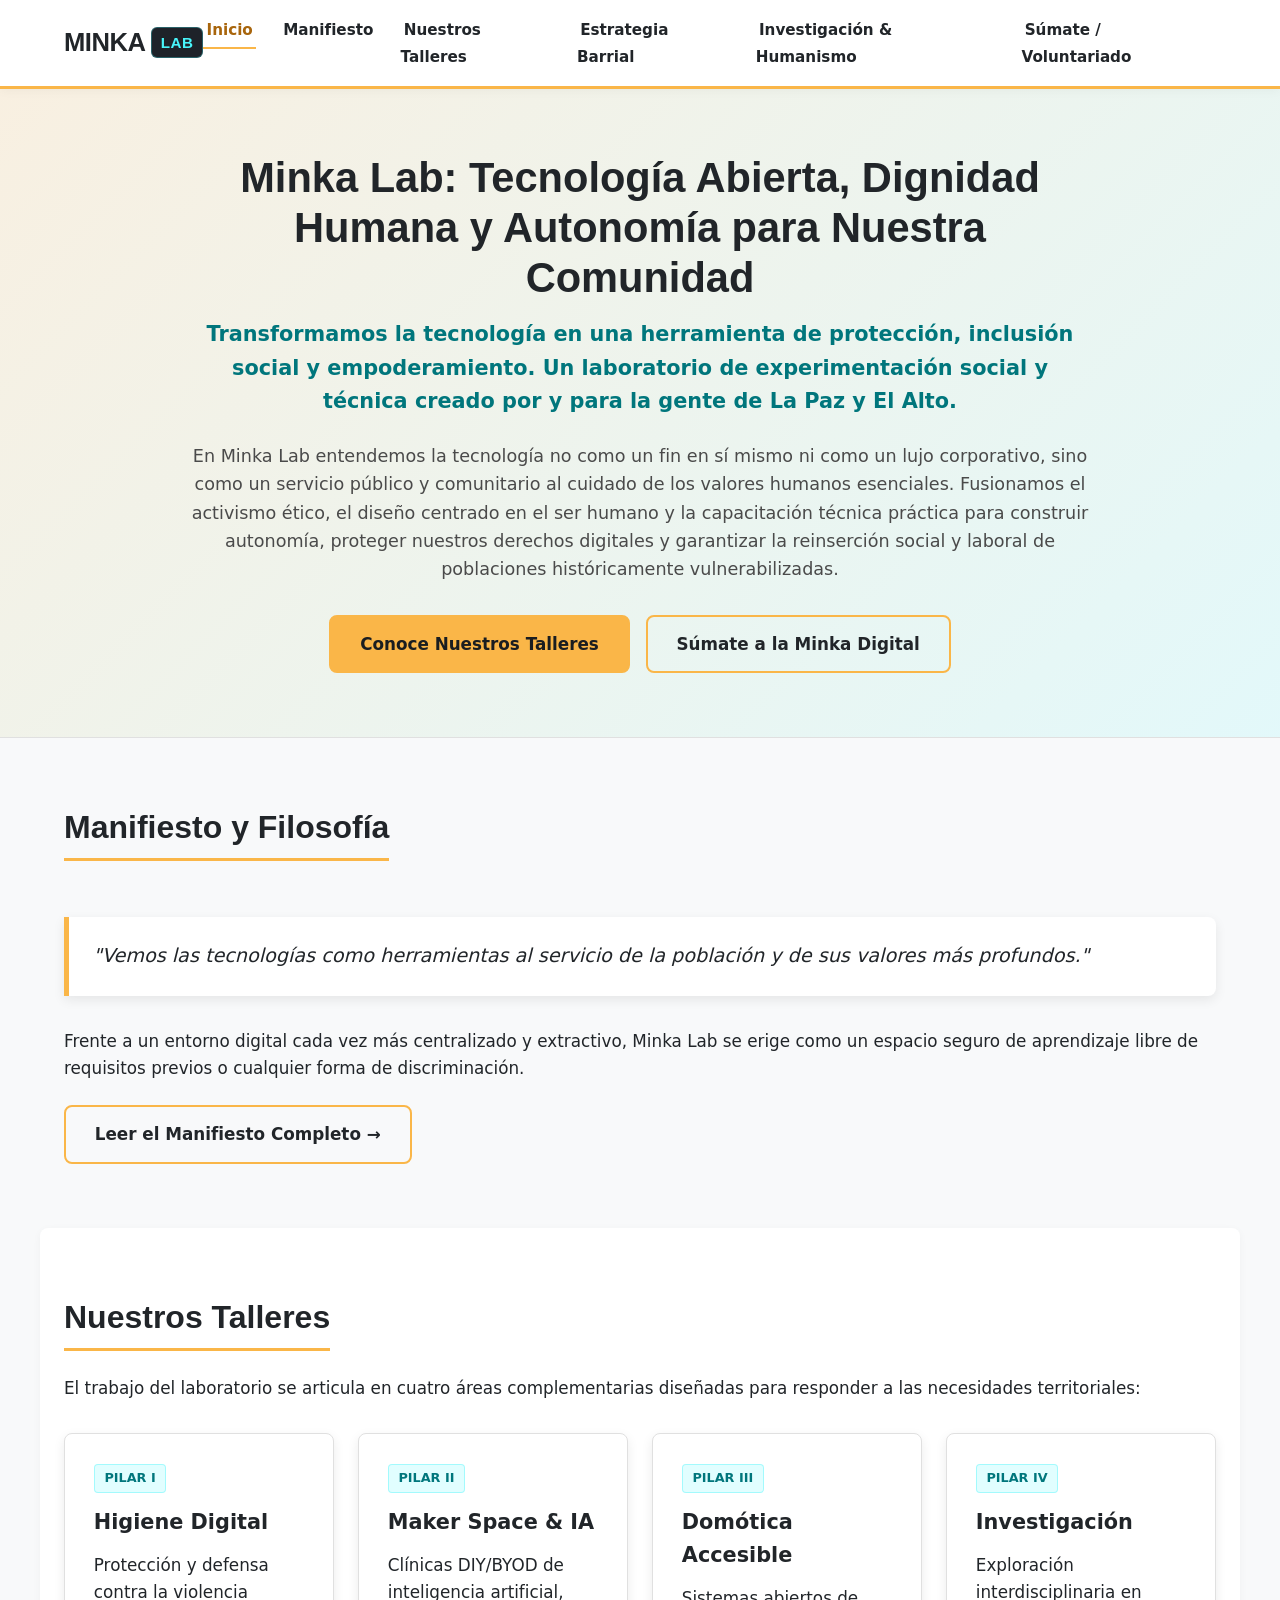
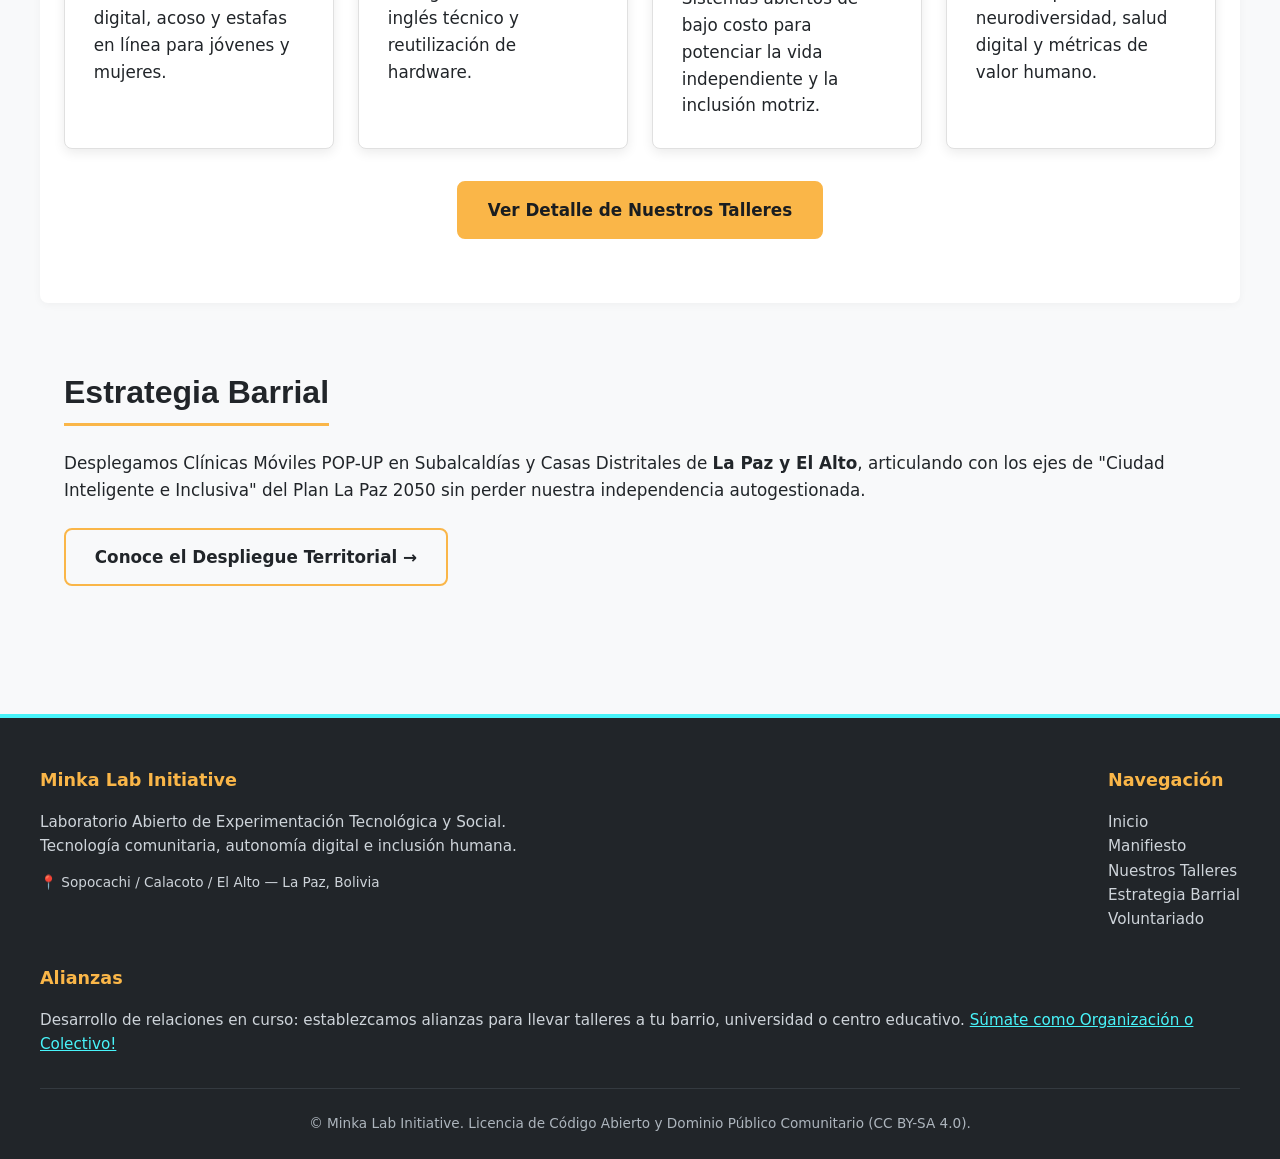
==== commit 58fa3681: "Simplificando el contenido de la pagina principal" ====
--- a/index.html
+++ b/index.html
@@ -59,7 +59,7 @@
     <div class="quote-box">
       "Vemos las tecnologías como herramientas al servicio de la población y de sus valores más profundos."
     </div>
-    <p>Frente a un entorno digital cada vez más centralizado y extractivo, Minka Lab se erige como un espacio seguro de aprendizaje libre de requisitos previos o cualquier forma de discriminación. Nos guiamos por la filosofía <strong>"Abierto como en el Código Abierto"</strong>, promoviendo la gobernanza global, la democracia directa, el activismo igualitario y la serendipia como motor de innovación comunitaria.</p>
+    <p>Frente a un entorno digital cada vez más centralizado y extractivo, Minka Lab se erige como un espacio seguro de aprendizaje libre de requisitos previos o cualquier forma de discriminación.</p>
     <div style="margin-top: 1.5rem;">
       <a href="manifiesto.html" class="btn btn-secondary">Leer el Manifiesto Completo →</a>
     </div>
@@ -99,7 +99,7 @@
   <!-- ESTRATEGIA TERRITORIAL -->
   <section class="section">
     <h2 class="section-title">Estrategia Barrial</h2>
-    <p>Desplegamos Clínicas Móviles POP-UP en Subalcaldías y Casas Distritales de <strong>Calacoto (Zona Sur), Max Paredes, San Pedro, Periférica y El Alto</strong>, articulando con los ejes de "Ciudad Inteligente e Inclusiva" del Plan La Paz 2050 sin perder nuestra independencia autogestionada.</p>
+    <p>Desplegamos Clínicas Móviles POP-UP en Subalcaldías y Casas Distritales de <strong>La Paz y El Alto</strong>, articulando con los ejes de "Ciudad Inteligente e Inclusiva" del Plan La Paz 2050 sin perder nuestra independencia autogestionada.</p>
     <div style="margin-top: 1.5rem;">
       <a href="estrategia.html" class="btn btn-secondary">Conoce el Despliegue Territorial →</a>
     </div>
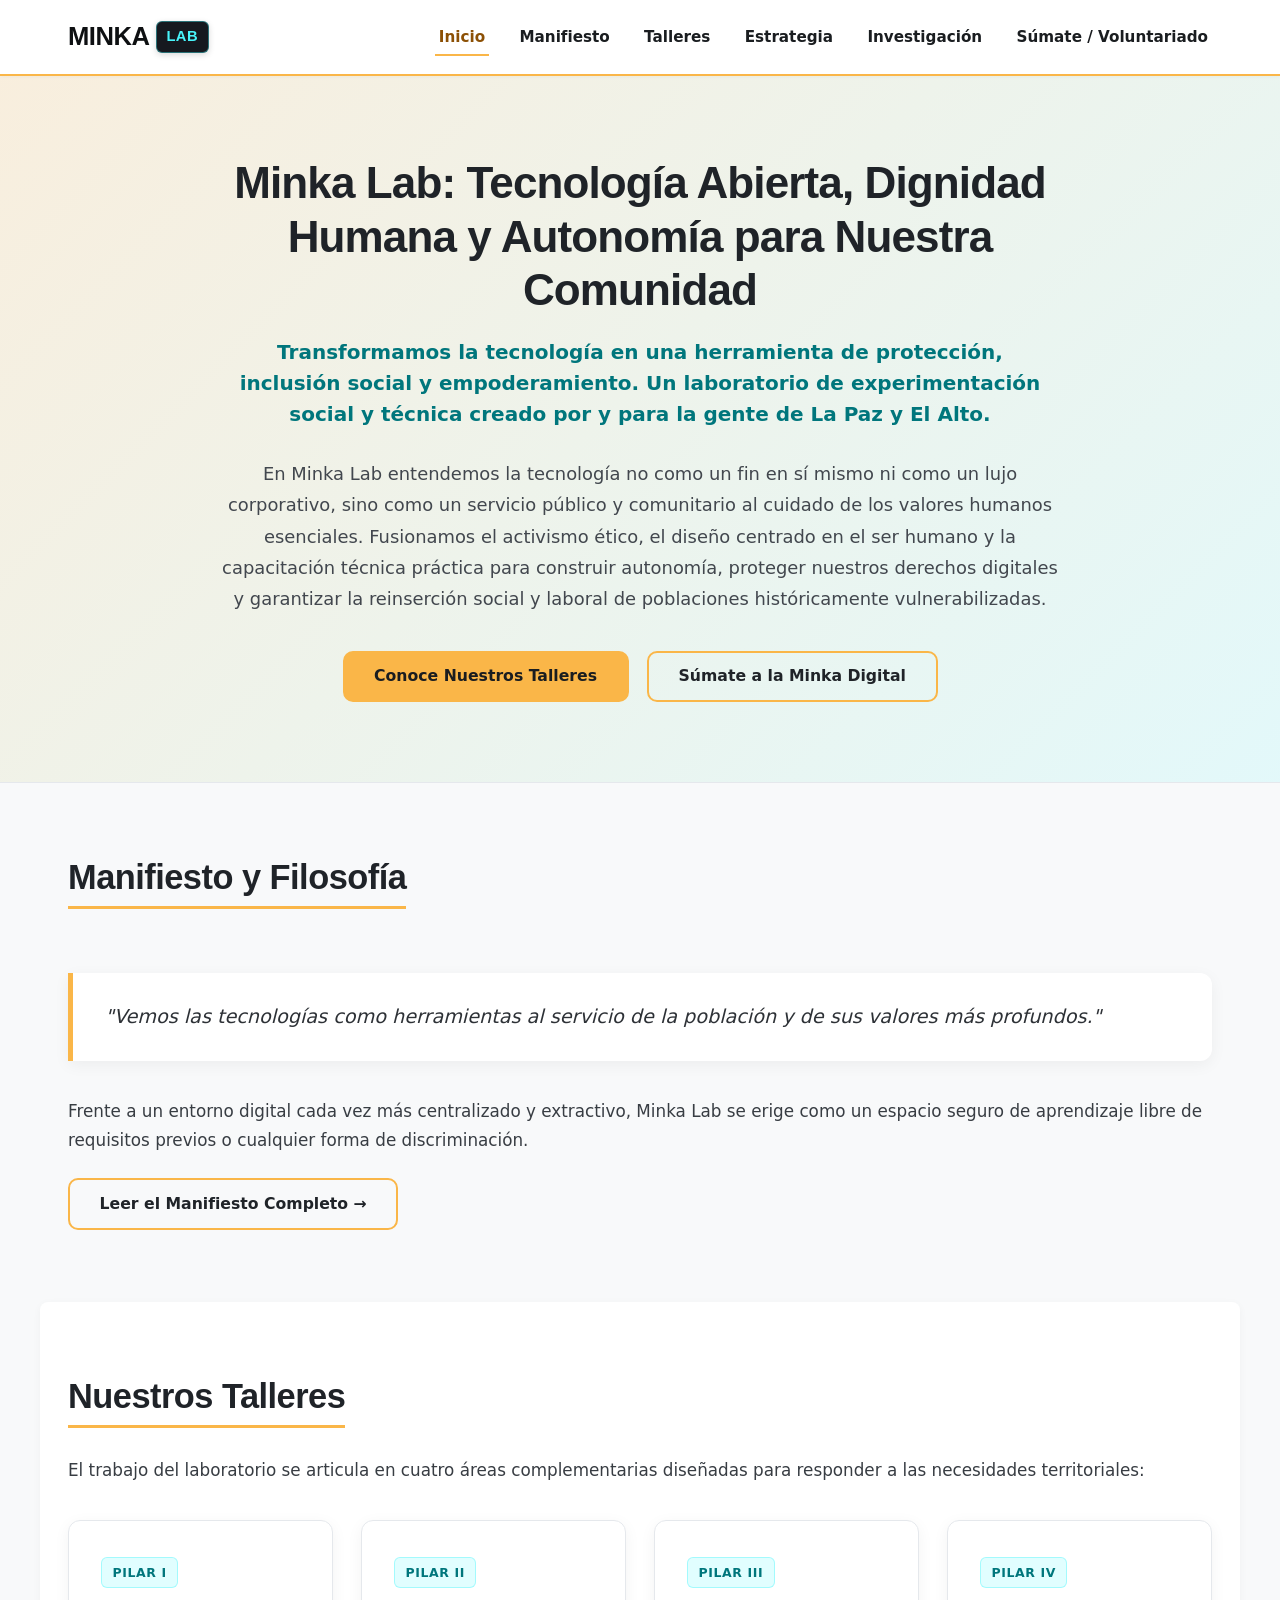
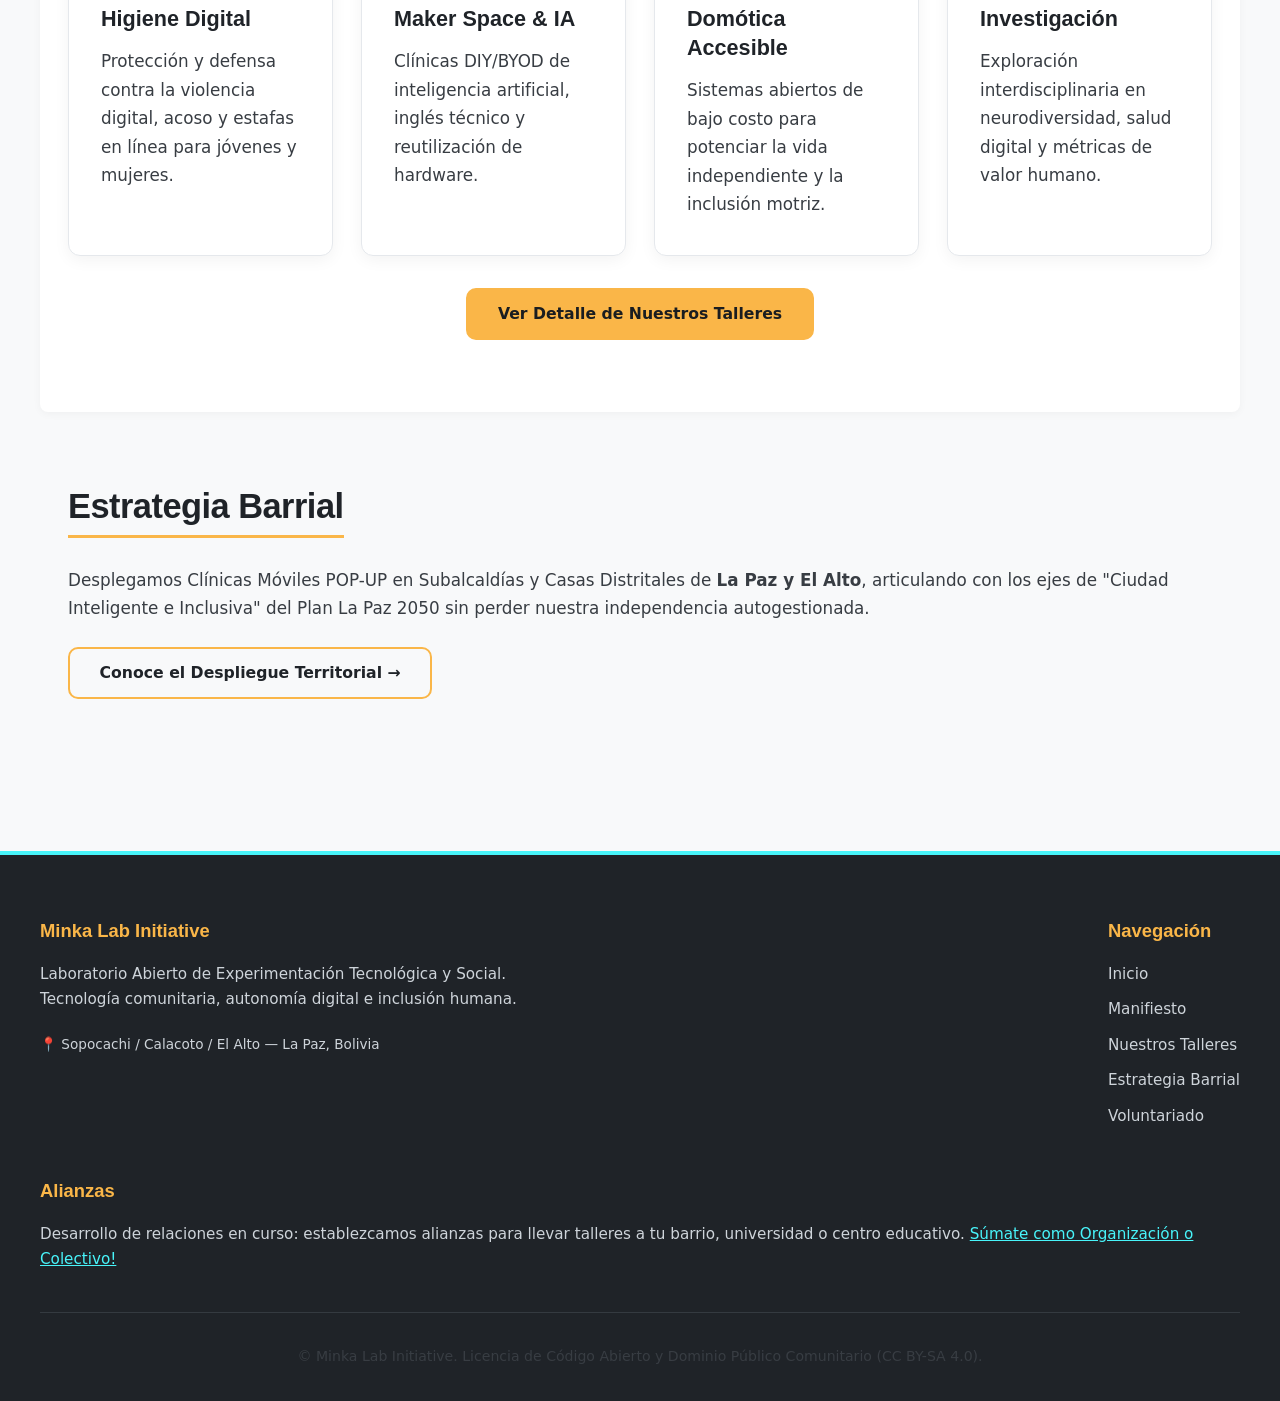
==== commit 33ff328a: "style: navegación al 70% de transparencia, refinamiento de espaciados y animaciones suaves de scroll" ====
--- a/index.html
+++ b/index.html
@@ -28,9 +28,9 @@
         <ul>
           <li><a href="index.html" class="active">Inicio</a></li>
 <li><a href="manifiesto.html">Manifiesto</a></li>
-<li><a href="talleres.html">Nuestros Talleres</a></li>
-<li><a href="estrategia.html">Estrategia Barrial</a></li>
-<li><a href="investigacion.html">Investigación & Humanismo</a></li>
+<li><a href="talleres.html">Talleres</a></li>
+<li><a href="estrategia.html">Estrategia</a></li>
+<li><a href="investigacion.html">Investigación</a></li>
 <li><a href="sumate.html">Súmate / Voluntariado</a></li>
 
         </ul>
--- a/assets/css/styles.css
+++ b/assets/css/styles.css
@@ -7,20 +7,25 @@
 :root {
   --color-primary: #fab648;          /* Naranja Cálido */
   --color-primary-hover: #e29f34;
-  --color-primary-dark: #a8650c;     /* Tono oscuro para máxima legibilidad en texto sobre fondos claros */
+  --color-primary-dark: #8c5005;     /* Tono oscuro para máxima legibilidad en texto sobre fondos claros */
   --color-secondary: #48f4fa;        /* Azul Cian Eléctrico */
   --color-secondary-hover: #21d6dc;
   --color-secondary-dark: #00767c;   /* Tono oscuro para texto y subtítulos sobre fondos claros */
-  --color-dark: #212529;             /* Carbón */
+  --color-dark: #1F2328;             /* Carbón Profundo */
   --color-light: #F8F9FA;            /* Blanco Hueso */
   --color-card-bg: #FFFFFF;
-  --color-border: #E0E0E0;
+  --color-border: #E5E8EC;
   --color-accent: #fab648;           /* Acento Naranja */
   --font-main: 'Segoe UI', system-ui, -apple-system, sans-serif;
   --font-heading: 'Outfit', 'Segoe UI', sans-serif;
   --max-width: 1200px;
-  --border-radius: 8px;
-  --box-shadow: 0 4px 12px rgba(0, 0, 0, 0.08);
+  --border-radius: 10px;
+  --box-shadow: 0 4px 16px rgba(0, 0, 0, 0.05);
+}
+
+html {
+  scroll-behavior: smooth;
+  scroll-padding-top: 84px;
 }
 
 * {
@@ -33,29 +38,51 @@
   font-family: var(--font-main);
   background-color: var(--color-light);
   color: var(--color-dark);
-  line-height: 1.6;
+  line-height: 1.7;
   font-size: 1.05rem;
-}
-
-/* Header & Navigation */
+  -webkit-font-smoothing: antialiased;
+  -moz-osx-font-smoothing: grayscale;
+}
+
+p {
+  margin-bottom: 1.35rem;
+  color: #383D43;
+}
+
+p:last-child {
+  margin-bottom: 0;
+}
+
+h1, h2, h3, h4 {
+  font-family: var(--font-heading);
+  color: var(--color-dark);
+  line-height: 1.3;
+  font-weight: 700;
+}
+
+/* ==========================================================================
+   Header & Navigation
+   ========================================================================== */
 header {
   background-color: rgba(255, 255, 255, 0.96);
-  border-bottom: 3px solid var(--color-primary);
+  border-bottom: 2px solid var(--color-primary);
   position: sticky;
   top: 0;
   z-index: 1000;
-  box-shadow: 0 2px 10px rgba(0, 0, 0, 0.04);
-  transition: background-color 0.3s cubic-bezier(0.4, 0, 0.2, 1),
-              backdrop-filter 0.3s cubic-bezier(0.4, 0, 0.2, 1),
-              box-shadow 0.3s cubic-bezier(0.4, 0, 0.2, 1);
-}
-
-/* Estado al desplazarse y superponerse al cuerpo principal */
+  box-shadow: 0 1px 4px rgba(0, 0, 0, 0.03);
+  transition: background-color 0.35s cubic-bezier(0.16, 1, 0.3, 1),
+              backdrop-filter 0.35s cubic-bezier(0.16, 1, 0.3, 1),
+              box-shadow 0.35s cubic-bezier(0.16, 1, 0.3, 1),
+              border-color 0.35s ease;
+}
+
+/* Estado al desplazarse y superponerse al cuerpo: 70% de transparencia con alto contraste */
 header.scrolled {
-  background-color: rgba(255, 255, 255, 0.84);
-  backdrop-filter: blur(14px);
-  -webkit-backdrop-filter: blur(14px);
-  box-shadow: 0 4px 20px rgba(0, 0, 0, 0.08);
+  background-color: rgba(255, 255, 255, 0.70);
+  backdrop-filter: blur(18px) saturate(180%);
+  -webkit-backdrop-filter: blur(18px) saturate(180%);
+  border-bottom-color: rgba(250, 182, 72, 0.85);
+  box-shadow: 0 4px 24px rgba(0, 0, 0, 0.07);
 }
 
 .nav-container {
@@ -64,51 +91,73 @@
   display: flex;
   justify-content: space-between;
   align-items: center;
-  padding: 1rem 1.5rem;
+  padding: 0.95rem 1.75rem;
 }
 
 .logo a {
   font-family: var(--font-heading);
   font-size: 1.6rem;
   font-weight: 800;
-  color: var(--color-dark);
+  color: #0E1012;
   text-decoration: none;
   display: flex;
   align-items: center;
-  gap: 0.35rem;
+  gap: 0.4rem;
   letter-spacing: -0.5px;
+  transition: opacity 0.2s ease;
+}
+
+.logo a:hover {
+  opacity: 0.9;
+}
+
+header.scrolled .logo a {
+  text-shadow: 0 1px 1px rgba(255, 255, 255, 0.85);
 }
 
 .logo span {
-  background-color: #1E2229;
+  background-color: #16191F;
   color: var(--color-secondary);
-  font-size: 0.95rem;
+  font-size: 0.92rem;
   font-weight: 800;
-  padding: 0.15rem 0.55rem;
+  padding: 0.18rem 0.6rem;
   border-radius: 6px;
   letter-spacing: 0.5px;
-  border: 1px solid rgba(72, 244, 250, 0.3);
+  border: 1px solid rgba(72, 244, 250, 0.4);
+  box-shadow: 0 2px 6px rgba(0, 0, 0, 0.15);
 }
 
 nav ul {
   display: flex;
   list-style: none;
-  gap: 1.5rem;
+  gap: 1.65rem;
 }
 
 nav a {
   text-decoration: none;
-  color: var(--color-dark);
+  color: #1A1D20;
   font-weight: 600;
   font-size: 0.95rem;
-  transition: color 0.2s ease, border-color 0.2s ease;
-  padding: 0.5rem 0.2rem;
+  transition: color 0.2s ease, border-color 0.2s ease, text-shadow 0.2s ease;
+  padding: 0.45rem 0.25rem;
   border-bottom: 2px solid transparent;
+}
+
+header.scrolled nav a {
+  color: #0E1012;
+  text-shadow: 0 1px 1px rgba(255, 255, 255, 0.75);
 }
 
 nav a:hover, nav a.active {
   color: var(--color-primary-dark);
   border-bottom: 2px solid var(--color-primary);
+}
+
+header.scrolled nav a:hover,
+header.scrolled nav a.active {
+  color: var(--color-primary-dark);
+  border-bottom: 2px solid var(--color-primary);
+  text-shadow: none;
 }
 
 .mobile-toggle {
@@ -118,57 +167,74 @@
   font-size: 1.8rem;
   color: var(--color-dark);
   cursor: pointer;
-}
-
-/* Hero Section */
+  padding: 0.25rem;
+}
+
+/* ==========================================================================
+   Hero Section
+   ========================================================================== */
 .hero {
-  background: linear-gradient(135deg, rgba(250, 182, 72, 0.14) 0%, rgba(72, 244, 250, 0.12) 100%);
-  padding: 4rem 1.5rem;
+  background: linear-gradient(135deg, rgba(250, 182, 72, 0.16) 0%, rgba(72, 244, 250, 0.12) 100%);
+  padding: 5rem 1.75rem;
   border-bottom: 1px solid var(--color-border);
   text-align: center;
 }
 
 .hero-inner {
-  max-width: 900px;
+  max-width: 920px;
   margin: 0 auto;
 }
 
 .hero h1 {
-  font-family: var(--font-heading);
-  font-size: 2.6rem;
-  color: var(--color-dark);
-  margin-bottom: 1rem;
-  line-height: 1.2;
+  font-size: clamp(2.1rem, 4.5vw, 2.75rem);
+  color: var(--color-dark);
+  margin-bottom: 1.25rem;
+  line-height: 1.22;
+  letter-spacing: -0.02em;
 }
 
 .hero .subtitle {
-  font-size: 1.3rem;
+  font-size: 1.25rem;
   font-weight: 600;
   color: var(--color-secondary-dark);
-  margin-bottom: 1.5rem;
+  margin: 0 auto 1.75rem;
+  line-height: 1.55;
+  max-width: 820px;
 }
 
 .hero p {
-  font-size: 1.1rem;
-  margin-bottom: 2rem;
-  color: #4A4A4A;
+  font-size: 1.12rem;
+  line-height: 1.75;
+  margin: 0 auto 2.25rem;
+  color: #42474E;
+  max-width: 840px;
 }
 
 .cta-group {
   display: flex;
   justify-content: center;
-  gap: 1rem;
+  gap: 1.15rem;
   flex-wrap: wrap;
-}
-
+  margin-top: 0.5rem;
+}
+
+/* ==========================================================================
+   Buttons
+   ========================================================================== */
 .btn {
   display: inline-block;
-  padding: 0.85rem 1.8rem;
+  padding: 0.85rem 1.85rem;
   font-weight: 700;
+  font-size: 0.98rem;
   border-radius: var(--border-radius);
   text-decoration: none;
-  transition: all 0.2s ease;
+  transition: transform 0.25s cubic-bezier(0.16, 1, 0.3, 1),
+              background-color 0.25s ease,
+              border-color 0.25s ease,
+              box-shadow 0.25s ease,
+              color 0.25s ease;
   cursor: pointer;
+  line-height: 1.3;
 }
 
 .btn-primary {
@@ -181,6 +247,12 @@
   background-color: var(--color-primary-hover);
   border-color: var(--color-primary-hover);
   color: #1A1D20;
+  transform: translateY(-2px);
+  box-shadow: 0 6px 18px rgba(250, 182, 72, 0.35);
+}
+
+.btn-primary:active {
+  transform: translateY(0);
 }
 
 .btn-secondary {
@@ -193,93 +265,130 @@
   background-color: var(--color-secondary);
   color: #1A1D20;
   border-color: var(--color-secondary);
-}
-
-/* Sections & Layout */
+  transform: translateY(-2px);
+  box-shadow: 0 6px 18px rgba(72, 244, 250, 0.3);
+}
+
+.btn-secondary:active {
+  transform: translateY(0);
+}
+
+/* ==========================================================================
+   Sections & Layout
+   ========================================================================== */
 .section {
-  padding: 4rem 1.5rem;
+  padding: 4.5rem 1.75rem;
   max-width: var(--max-width);
   margin: 0 auto;
 }
 
 .section-title {
   font-family: var(--font-heading);
-  font-size: 2rem;
-  color: var(--color-dark);
-  margin-bottom: 1.5rem;
-  border-bottom: 3px solid var(--color-primary);
+  font-size: clamp(1.75rem, 3.2vw, 2.15rem);
+  color: var(--color-dark);
+  margin-bottom: 1.75rem;
+  border-bottom: 3.5px solid var(--color-primary);
   display: inline-block;
-  padding-bottom: 0.3rem;
+  padding-bottom: 0.4rem;
+  letter-spacing: -0.015em;
 }
 
 .quote-box {
   background-color: #FFFFFF;
   border-left: 5px solid var(--color-primary);
-  padding: 1.5rem;
-  margin: 2rem 0;
+  padding: 1.75rem 2rem;
+  margin: 2.25rem 0;
   font-style: italic;
   font-size: 1.2rem;
-  box-shadow: var(--box-shadow);
-  border-radius: 0 var(--border-radius) var(--border-radius) 0;
-}
-
-/* Cards & Grid */
+  line-height: 1.65;
+  color: #2D3136;
+  box-shadow: 0 4px 16px rgba(0, 0, 0, 0.05);
+  border-radius: 0 12px 12px 0;
+}
+
+/* ==========================================================================
+   Cards & Grid Layout
+   ========================================================================== */
 .grid-2 {
   display: grid;
   grid-template-columns: repeat(auto-fit, minmax(320px, 1fr));
-  gap: 2rem;
-  margin-top: 2rem;
+  gap: 2.25rem;
+  margin-top: 2.25rem;
 }
 
 .grid-4 {
   display: grid;
   grid-template-columns: repeat(auto-fit, minmax(260px, 1fr));
-  gap: 1.5rem;
-  margin-top: 2rem;
+  gap: 1.75rem;
+  margin-top: 2.25rem;
 }
 
 .card {
   background-color: var(--color-card-bg);
   border: 1px solid var(--color-border);
-  border-radius: var(--border-radius);
-  padding: 1.8rem;
+  border-radius: 12px;
+  padding: 2.25rem 2rem;
   box-shadow: var(--box-shadow);
-  transition: transform 0.2s ease, box-shadow 0.2s ease;
+  transition: transform 0.3s cubic-bezier(0.16, 1, 0.3, 1),
+              box-shadow 0.3s cubic-bezier(0.16, 1, 0.3, 1),
+              border-color 0.3s ease;
 }
 
 .card:hover {
-  transform: translateY(-4px);
-  box-shadow: 0 8px 20px rgba(0,0,0,0.12);
+  transform: translateY(-5px);
+  box-shadow: 0 12px 30px rgba(0, 0, 0, 0.08);
+  border-color: rgba(250, 182, 72, 0.45);
+}
+
+.card h2 {
+  font-size: 1.55rem;
+  margin-bottom: 1rem;
+  line-height: 1.3;
 }
 
 .card h3 {
-  font-size: 1.3rem;
-  color: var(--color-dark);
-  margin-bottom: 0.8rem;
+  font-size: 1.35rem;
+  color: var(--color-dark);
+  margin-bottom: 0.85rem;
+  line-height: 1.35;
+}
+
+.card p {
+  margin-bottom: 1.15rem;
+}
+
+.card p:last-child {
+  margin-bottom: 0;
 }
 
 .card-tag {
   display: inline-block;
   background-color: rgba(72, 244, 250, 0.16);
   color: var(--color-secondary-dark);
-  font-size: 0.8rem;
+  font-size: 0.78rem;
   font-weight: 700;
-  padding: 0.2rem 0.6rem;
-  border-radius: 4px;
-  margin-bottom: 0.8rem;
+  padding: 0.25rem 0.65rem;
+  border-radius: 6px;
+  margin-bottom: 1rem;
   text-transform: uppercase;
+  letter-spacing: 0.05em;
   border: 1px solid rgba(72, 244, 250, 0.4);
 }
 
 .feature-list {
   list-style: none;
-  margin-top: 1rem;
+  margin-top: 1.25rem;
 }
 
 .feature-list li {
   position: relative;
-  padding-left: 1.5rem;
-  margin-bottom: 0.8rem;
+  padding-left: 1.65rem;
+  margin-bottom: 0.85rem;
+  line-height: 1.6;
+}
+
+.feature-list li:last-child {
+  margin-bottom: 0;
 }
 
 .feature-list li::before {
@@ -290,55 +399,63 @@
   font-weight: bold;
 }
 
-/* Diagram Box */
+/* ==========================================================================
+   Diagram Box
+   ========================================================================== */
 .diagram-box {
   background-color: #1E2229;
   color: var(--color-secondary);
   font-family: 'Courier New', Courier, monospace;
-  padding: 1.5rem;
-  border-radius: var(--border-radius);
+  padding: 1.65rem;
+  border-radius: 12px;
   overflow-x: auto;
-  margin: 2rem 0;
+  margin: 2.25rem 0;
   white-space: pre;
   font-size: 0.9rem;
-  line-height: 1.4;
-  border: 1px solid rgba(72, 244, 250, 0.2);
-}
-
-/* Forms */
+  line-height: 1.45;
+  border: 1px solid rgba(72, 244, 250, 0.25);
+  box-shadow: 0 6px 20px rgba(0, 0, 0, 0.08);
+}
+
+/* ==========================================================================
+   Forms & Inputs
+   ========================================================================== */
 .form-group {
-  margin-bottom: 1.5rem;
+  margin-bottom: 1.65rem;
 }
 
 .form-group label {
   display: block;
   font-weight: 600;
-  margin-bottom: 0.5rem;
-  color: var(--color-dark);
+  margin-bottom: 0.55rem;
+  color: var(--color-dark);
+  font-size: 0.98rem;
 }
 
 .form-control {
   width: 100%;
-  padding: 0.8rem 1rem;
+  padding: 0.85rem 1.1rem;
   border: 1px solid var(--color-border);
   border-radius: var(--border-radius);
   font-size: 1rem;
   font-family: inherit;
+  transition: border-color 0.2s ease, box-shadow 0.2s ease;
+  background-color: #FFFFFF;
 }
 
 .form-control:focus {
   outline: none;
   border-color: var(--color-primary);
-  box-shadow: 0 0 0 3px rgba(250, 182, 72, 0.25);
+  box-shadow: 0 0 0 3px rgba(250, 182, 72, 0.28);
 }
 
 /* Alerts & Form Feedback */
 .alert {
-  padding: 1rem 1.25rem;
+  padding: 1.15rem 1.35rem;
   border-radius: var(--border-radius);
-  margin-bottom: 1.5rem;
+  margin-bottom: 1.65rem;
   font-size: 0.95rem;
-  line-height: 1.5;
+  line-height: 1.55;
 }
 
 .alert a {
@@ -371,12 +488,14 @@
   cursor: not-allowed;
 }
 
-/* Footer */
+/* ==========================================================================
+   Footer
+   ========================================================================== */
 footer {
   background-color: var(--color-dark);
   color: #FFFFFF;
-  padding: 3rem 1.5rem 1.5rem;
-  margin-top: 4rem;
+  padding: 4rem 1.75rem 2rem;
+  margin-top: 5rem;
   border-top: 4px solid var(--color-secondary);
 }
 
@@ -386,29 +505,35 @@
   display: flex;
   justify-content: space-between;
   flex-wrap: wrap;
-  gap: 2rem;
-  padding-bottom: 2rem;
+  gap: 2.5rem;
+  padding-bottom: 2.5rem;
   border-bottom: 1px solid #343A40;
 }
 
 .footer-col h4 {
   color: var(--color-primary);
-  margin-bottom: 1rem;
-  font-size: 1.1rem;
+  margin-bottom: 1.2rem;
+  font-size: 1.15rem;
 }
 
 .footer-col p, .footer-col li {
   font-size: 0.95rem;
   color: #CED4DA;
+  line-height: 1.65;
 }
 
 .footer-col ul {
   list-style: none;
+}
+
+.footer-col ul li {
+  margin-bottom: 0.65rem;
 }
 
 .footer-col a {
   color: #CED4DA;
   text-decoration: none;
+  transition: color 0.2s ease;
 }
 
 .footer-col a:hover {
@@ -426,16 +551,48 @@
 
 .footer-bottom {
   max-width: var(--max-width);
-  margin: 1.5rem auto 0;
+  margin: 2rem auto 0;
   text-align: center;
-  font-size: 0.85rem;
+  font-size: 0.88rem;
   color: #ADB5BD;
 }
 
-/* Mobile Responsiveness */
+/* ==========================================================================
+   Subtle Scroll Reveal & Lightweight Animation
+   ========================================================================== */
+.reveal-on-scroll {
+  opacity: 0;
+  transform: translateY(20px);
+  transition: opacity 0.65s cubic-bezier(0.16, 1, 0.3, 1),
+              transform 0.65s cubic-bezier(0.16, 1, 0.3, 1);
+  will-change: opacity, transform;
+}
+
+.reveal-on-scroll.is-revealed {
+  opacity: 1;
+  transform: translateY(0);
+}
+
+/* Staggered feel for sibling cards in grid */
+.grid-2 > .reveal-on-scroll:nth-child(2),
+.grid-4 > .reveal-on-scroll:nth-child(2) {
+  transition-delay: 0.08s;
+}
+
+.grid-4 > .reveal-on-scroll:nth-child(3) {
+  transition-delay: 0.16s;
+}
+
+.grid-4 > .reveal-on-scroll:nth-child(4) {
+  transition-delay: 0.24s;
+}
+
+/* ==========================================================================
+   Mobile Responsiveness & Accessibility
+   ========================================================================== */
 @media (max-width: 768px) {
   .nav-container {
-    padding: 0.8rem 1rem;
+    padding: 0.8rem 1.15rem;
   }
   
   .mobile-toggle {
@@ -450,22 +607,56 @@
     left: 0;
     right: 0;
     background-color: rgba(255, 255, 255, 0.96);
-    backdrop-filter: blur(14px);
-    -webkit-backdrop-filter: blur(14px);
+    backdrop-filter: blur(16px);
+    -webkit-backdrop-filter: blur(16px);
     padding: 1.5rem;
-    box-shadow: 0 4px 10px rgba(0,0,0,0.1);
+    box-shadow: 0 6px 16px rgba(0, 0, 0, 0.08);
     border-bottom: 3px solid var(--color-primary);
+    gap: 1.15rem;
   }
 
   nav ul.show {
     display: flex;
   }
 
+  .hero {
+    padding: 3.5rem 1.25rem;
+  }
+
   .hero h1 {
-    font-size: 2rem;
+    font-size: 2.1rem;
   }
 
   .hero .subtitle {
-    font-size: 1.1rem;
-  }
-}+    font-size: 1.15rem;
+  }
+
+  .section {
+    padding: 3.5rem 1.25rem;
+  }
+
+  .grid-2, .grid-4 {
+    gap: 1.5rem;
+    margin-top: 1.75rem;
+  }
+
+  .card {
+    padding: 1.75rem 1.4rem;
+  }
+}
+
+/* Accessibility: User Motion Preferences */
+@media (prefers-reduced-motion: reduce) {
+  *, *::before, *::after {
+    animation-duration: 0.01ms !important;
+    animation-iteration-count: 1 !important;
+    transition-duration: 0.01ms !important;
+    scroll-behavior: auto !important;
+  }
+
+  .reveal-on-scroll {
+    opacity: 1 !important;
+    transform: none !important;
+    transition: none !important;
+  }
+}
